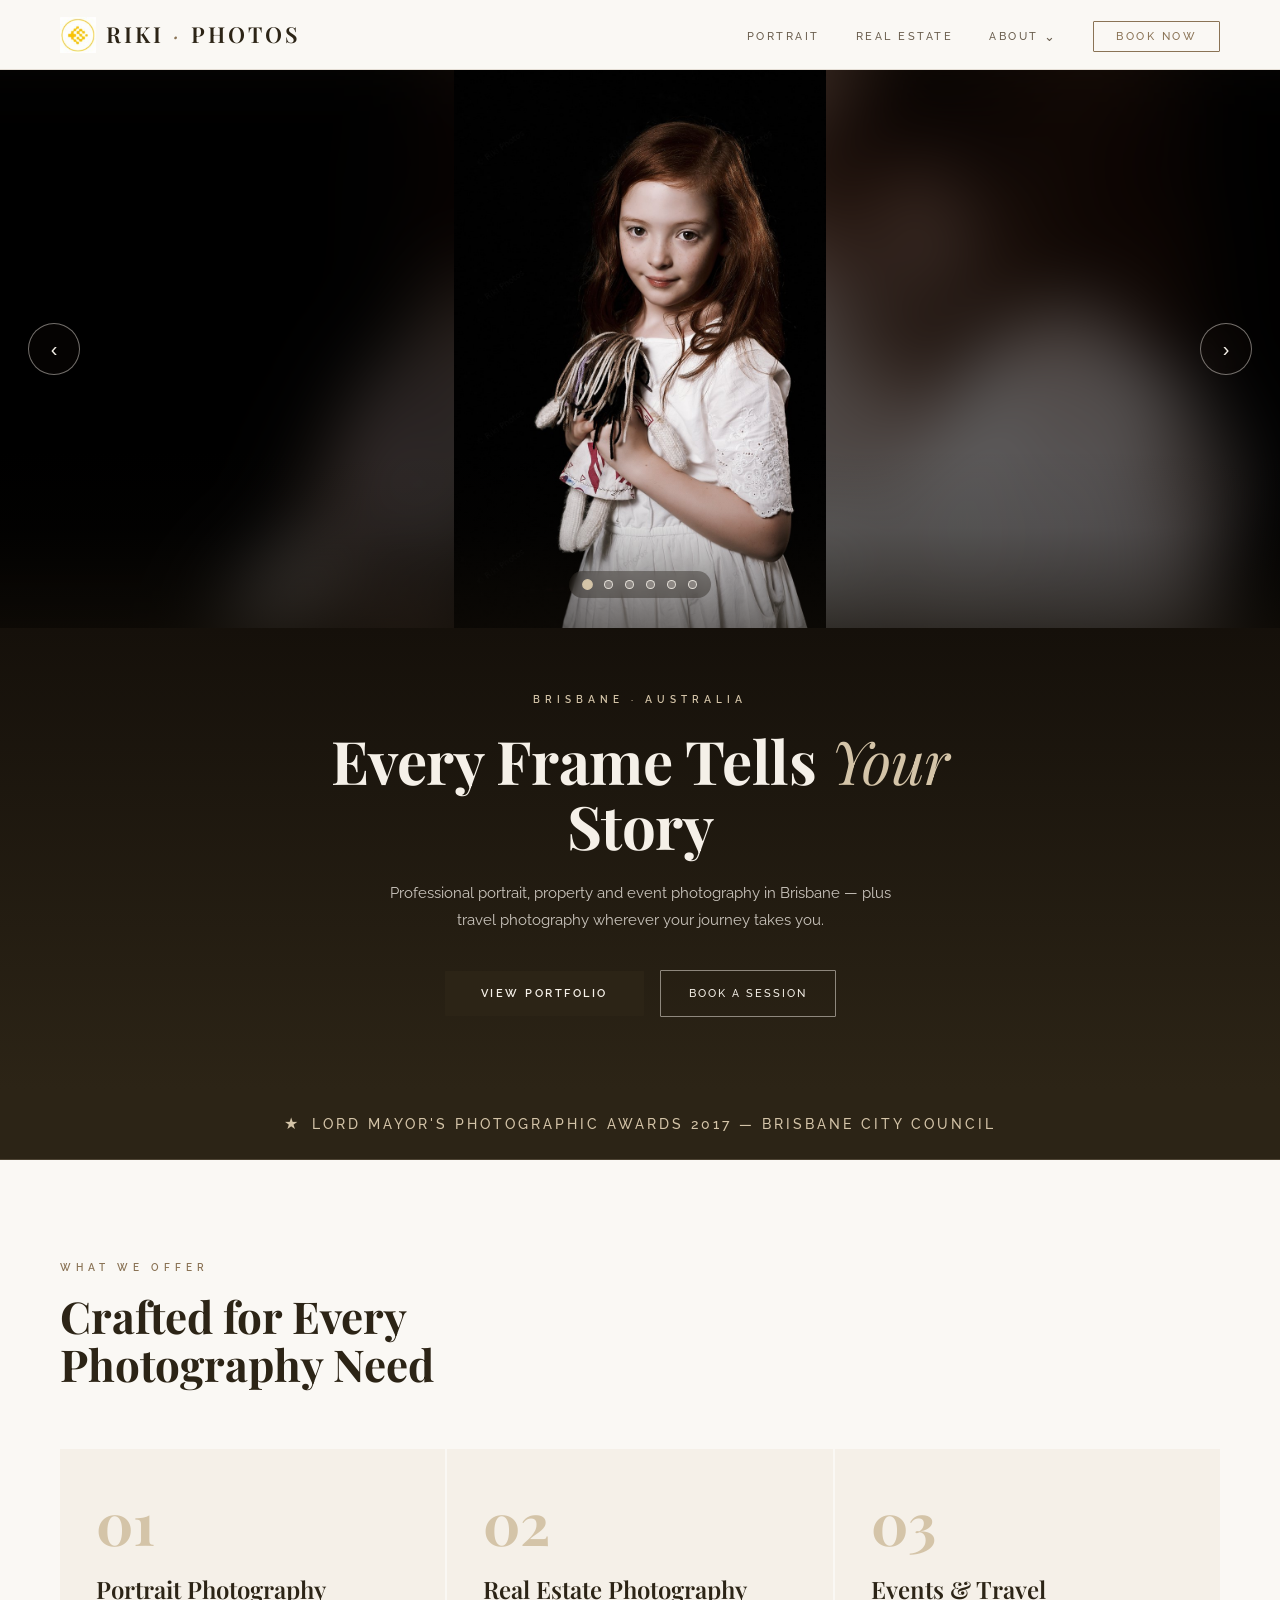
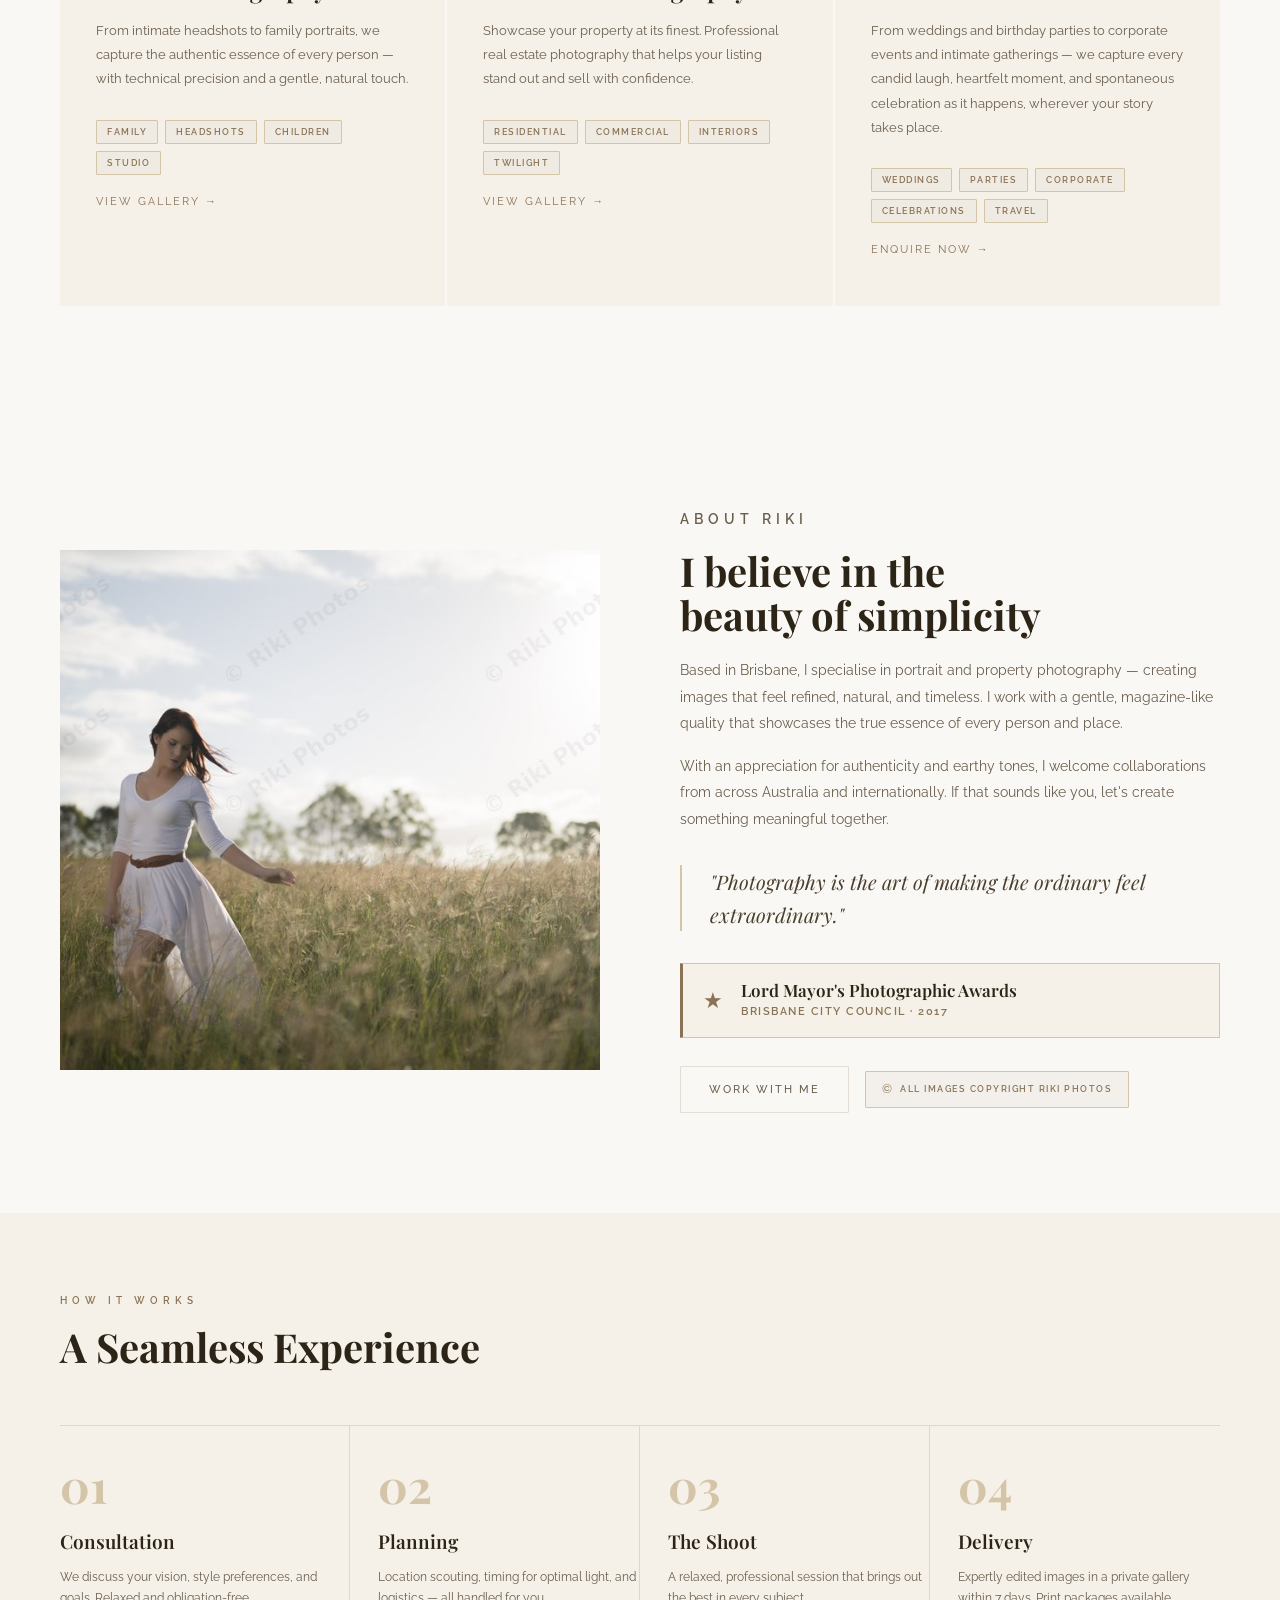
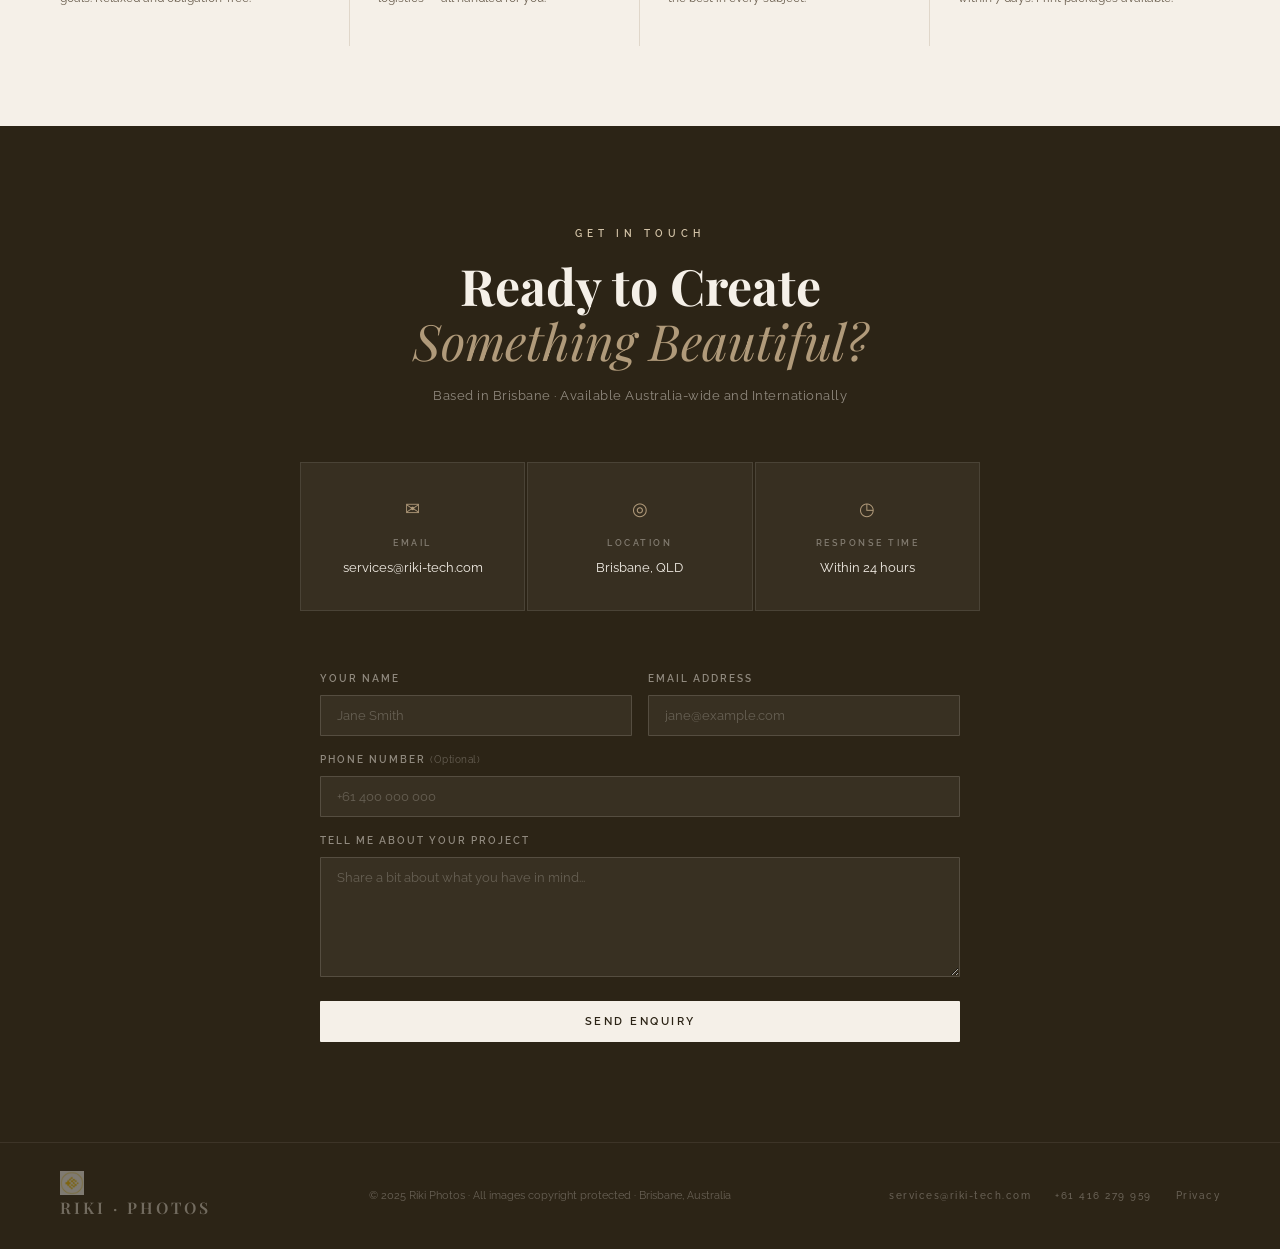
==== index.html @ 6761ea7e "Add files via upload" ====
<!DOCTYPE html>
<html lang="en">
<head>
  <meta charset="UTF-8">
  <meta name="viewport" content="width=device-width, initial-scale=1.0">
  <meta name="description" content="Riki Photos — Professional portrait, property and event photography in Brisbane. Wedding, party & celebration photography plus travel photography Australia-wide and internationally.">
  <meta name="keywords" content="photography Brisbane, portrait photographer Brisbane, property photography Brisbane, event photographer Brisbane, wedding photography Brisbane, party photographer, travel photographer Australia">
  <meta name="author" content="Riki Photos">
  <meta property="og:title" content="Riki Photos — Brisbane Photography">
  <meta property="og:description" content="Professional portrait, property and event photography in Brisbane. Travel photography available worldwide.">
  <meta property="og:type" content="website">
  <meta property="og:url" content="https://www.rikiphotos.com">
  <title>Riki Photos — Portrait, Property & Event Photography Brisbane</title>
  <link rel="icon" type="image/x-icon" href="images/favicon.ico">
  <link rel="icon" type="image/png" sizes="32x32" href="images/favicon-32x32.png">
  <link rel="apple-touch-icon" sizes="180x180" href="images/apple-touch-icon.png">
  <style>
/* ═══════════════════════════════════════════════
   RIKI PHOTOS — Main Stylesheet
   Fonts: Playfair Display (headings) + Raleway (body)
   Theme: Warm cream / earthy gold
   © 2025 Riki Photos
═══════════════════════════════════════════════ */

/* ── RESET & VARIABLES ── */
*, *::before, *::after { margin: 0; padding: 0; box-sizing: border-box; }

:root {
  --cream:        #F5F0E8;
  --cream2:       #EDE8DF;
  --cream3:       #E4DDD1;
  --warm-white:   #FAF8F4;
  --gold:         #8A7355;
  --gold-light:   #B09A7A;
  --gold-pale:    #D4C4A8;
  --dark:         #2C2416;
  --mid:          #4A3F2F;
  --muted:        #6A5E4E;
  --light-muted:  #A89C8C;
  --border:       rgba(138, 115, 85, 0.2);
  --font-heading: 'Playfair Display', Georgia, serif;
  --font-body:    'Raleway', 'Helvetica Neue', sans-serif;
  --nav-h:        70px;
}

html { scroll-behavior: smooth; }

body {
  background: var(--warm-white);
  color: var(--dark);
  font-family: var(--font-body);
  font-weight: 400;
  line-height: 1.6;
  font-size: 15px;
  -webkit-font-smoothing: antialiased;
}

img {
  display: block;
  width: 100%;
  height: 100%;
  object-fit: cover;
  object-position: center;
  pointer-events: none;
  -webkit-user-drag: none;
  user-select: none;
  -webkit-user-select: none;
}

/* All photo containers must be positioned so img absolute works */
.hero-photo,
.hero-photo-sm,
.portfolio-item,
.travel-visual,
.about-visual {
  position: relative;
  overflow: hidden;
}

/* Images inside photo containers: absolutely fill the box */
.hero-photo > img,
.hero-photo-sm > img,
.portfolio-item > img,
.travel-visual > img,
.about-visual > img {
  position: absolute;
  inset: 0;
  width: 100%;
  height: 100%;
  object-fit: cover;
  object-position: center;
}

a { color: inherit; text-decoration: none; }

/* ── UTILITY ── */
.section-label {
  font-size: 10px;
  letter-spacing: 5px;
  text-transform: uppercase;
  color: var(--gold);
  margin-bottom: 16px;
  font-weight: 600;
  display: block;
}

.section-title {
  font-family: var(--font-heading);
  font-size: 44px;
  font-weight: 700;
  color: var(--dark);
  line-height: 1.1;
  margin-bottom: 60px;
}

.section-title.sm { font-size: 34px; margin-bottom: 0; }

.section-line {
  height: 0.5px;
  background: var(--border);
  margin: 0 60px;
}

/* ── BUTTONS ── */
.btn-primary {
  display: inline-block;
  background: var(--dark);
  color: var(--cream);
  border: none;
  padding: 14px 36px;
  font-family: var(--font-body);
  font-size: 11px;
  letter-spacing: 2.5px;
  text-transform: uppercase;
  cursor: pointer;
  font-weight: 600;
  border-radius: 1px;
  transition: background 0.3s;
  text-decoration: none;
}
.btn-primary:hover { background: var(--mid); }

.btn-ghost {
  display: inline-block;
  background: none;
  border: 0.5px solid var(--border);
  color: var(--muted);
  padding: 14px 28px;
  font-family: var(--font-body);
  font-size: 11px;
  letter-spacing: 2px;
  text-transform: uppercase;
  cursor: pointer;
  font-weight: 500;
  border-radius: 1px;
  transition: all 0.3s;
  text-decoration: none;
}
.btn-ghost:hover { border-color: var(--gold); color: var(--gold); }

.btn-text {
  display: inline-block;
  background: none;
  border: none;
  color: var(--muted);
  font-size: 11px;
  letter-spacing: 2px;
  text-transform: uppercase;
  cursor: pointer;
  font-family: var(--font-body);
  font-weight: 500;
  padding: 14px 0;
  border-bottom: 0.5px solid transparent;
  transition: all 0.3s;
  text-decoration: none;
}
.btn-text:hover { color: var(--dark); border-bottom-color: var(--dark); }

.btn-light {
  display: inline-block;
  background: var(--cream);
  color: var(--dark);
  border: none;
  padding: 14px 44px;
  font-family: var(--font-body);
  font-size: 11px;
  letter-spacing: 2.5px;
  text-transform: uppercase;
  cursor: pointer;
  font-weight: 600;
  border-radius: 1px;
  transition: background 0.3s;
  text-decoration: none;
}
.btn-light:hover { background: var(--gold-pale); }

/* Placeholder blocks (remove once real images are added) */
.img-placeholder {
  width: 100%;
  height: 100%;
  display: flex;
  align-items: center;
  justify-content: center;
  background: linear-gradient(140deg, #D4C9B5 0%, #C4B89E 50%, #B8A888 100%);
  position: relative;
}

.img-placeholder::after {
  content: attr(data-label);
  font-size: 9px;
  letter-spacing: 3px;
  text-transform: uppercase;
  color: rgba(44,36,22,0.3);
  font-weight: 500;
}

/* ── NAVIGATION ── */
#navbar {
  position: sticky;
  top: 0;
  z-index: 200;
  background: rgba(250, 248, 244, 0.97);
  backdrop-filter: blur(8px);
  -webkit-backdrop-filter: blur(8px);
  border-bottom: 0.5px solid var(--border);
  padding: 0 60px;
  display: flex;
  align-items: center;
  justify-content: space-between;
  height: var(--nav-h);
  transition: box-shadow 0.3s;
}

#navbar.scrolled { box-shadow: 0 1px 20px rgba(44,36,22,0.06); }

.logo {
  font-family: var(--font-heading);
  font-size: 22px;
  font-weight: 600;
  letter-spacing: 3px;
  color: var(--dark);
  text-transform: uppercase;
  flex-shrink: 0;
  display: flex;
  align-items: center;
  gap: 10px;
  text-decoration: none;
}
.logo-img {
  width: 36px;
  height: 36px;
  object-fit: contain;
  display: block;
  pointer-events: none;
  -webkit-user-drag: none;
}
.logo-dot { color: var(--gold); font-weight: 400; font-style: italic; }

.nav-links {
  display: flex;
  gap: 36px;
  list-style: none;
  align-items: center;
}

.nav-links a {
  color: var(--muted);
  font-size: 11px;
  letter-spacing: 2.5px;
  text-transform: uppercase;
  font-weight: 500;
  transition: color 0.3s;
  padding: 4px 0;
  position: relative;
}
.nav-links a::after {
  content: '';
  position: absolute;
  bottom: 0;
  left: 0;
  width: 0;
  height: 0.5px;
  background: var(--gold);
  transition: width 0.3s;
}
.nav-links a:hover { color: var(--dark); }
.nav-links a:hover::after { width: 100%; }

.nav-cta {
  border: 0.5px solid var(--gold) !important;
  padding: 8px 22px !important;
  color: var(--gold) !important;
  border-radius: 1px;
}
.nav-cta::after { display: none !important; }
.nav-cta:hover { background: var(--gold) !important; color: var(--cream) !important; }

.nav-toggle {
  display: none;
  flex-direction: column;
  gap: 5px;
  background: none;
  border: none;
  cursor: pointer;
  padding: 4px;
}
.nav-toggle span {
  display: block;
  width: 24px;
  height: 1px;
  background: var(--dark);
  transition: all 0.3s;
}

/* ── NAV DROPDOWN ── */
.has-dropdown { position: relative; }
.nav-dropdown-toggle {
  background: none;
  border: none;
  cursor: pointer;
  color: var(--muted);
  font-size: 11px;
  letter-spacing: 2.5px;
  text-transform: uppercase;
  font-weight: 500;
  font-family: var(--font-body);
  padding: 4px 0;
  display: inline-flex;
  align-items: center;
  gap: 5px;
  transition: color 0.3s;
}
.nav-dropdown-toggle:hover,
.nav-dropdown-toggle.active { color: var(--dark); }
.nav-caret { font-size: 13px; line-height: 1; transition: transform 0.3s; }
.nav-dropdown {
  list-style: none;
  position: absolute;
  top: 100%;
  left: 50%;
  transform: translateX(-50%) translateY(8px);
  background: var(--warm-white);
  border: 0.5px solid var(--border);
  padding: 8px 0;
  min-width: 150px;
  opacity: 0;
  visibility: hidden;
  transition: opacity 0.25s ease, transform 0.25s ease;
  box-shadow: 0 8px 30px rgba(44,36,22,0.10);
  z-index: 200;
}
.has-dropdown:hover .nav-dropdown {
  opacity: 1;
  visibility: visible;
  transform: translateX(-50%) translateY(2px);
}
.has-dropdown:hover .nav-caret { transform: rotate(180deg); }
.nav-dropdown li { width: 100%; }
.nav-dropdown a {
  display: block;
  padding: 9px 22px;
  font-size: 11px;
  letter-spacing: 2px;
  white-space: nowrap;
}
.nav-dropdown a::after { display: none; }


/* ── HERO CAROUSEL (full-width, image only) ── */
.hero {
  position: relative;
  height: 62vh;
  min-height: 420px;
  max-height: 680px;
  overflow: hidden;
  background: #1a140c;
}

.hero-carousel { position: absolute; inset: 0; }
.hero-slide {
  position: absolute;
  inset: 0;
  opacity: 0;
  transition: opacity 1.1s ease;
  background: #1a140c;
}
.hero-slide.active { opacity: 1; }
/* Blurred fill behind the contained photo for an elegant edge */
.hero-slide-bg {
  position: absolute; inset: 0;
  background-size: cover;
  background-position: center;
  filter: blur(34px) brightness(0.4) saturate(1.1);
  transform: scale(1.15);
}
.hero-slide-img {
  position: absolute; inset: 0;
  width: 100%; height: 100%;
  object-fit: contain;            /* whole photo always visible */
  object-position: center;
  z-index: 1;
  -webkit-user-drag: none;
  user-select: none;
}
/* Subtle bottom gradient so the dots stay visible on light photos */
.hero-scrim {
  position: absolute; inset: 0;
  z-index: 2;
  background: linear-gradient(to top, rgba(20,15,8,0.55) 0%, rgba(20,15,8,0.10) 18%, transparent 32%);
  pointer-events: none;
}

/* ── HERO TEXT BAND (below carousel) ── */
.hero-text {
  background: linear-gradient(to bottom, #15100a 0%, var(--dark) 100%);
  padding: 64px 64px 72px;
  text-align: center;
}
.hero-text-inner { max-width: 760px; margin: 0 auto; }
.hero-eyebrow {
  font-size: 10px;
  letter-spacing: 5px;
  text-transform: uppercase;
  color: var(--gold-pale);
  margin-bottom: 20px;
  font-weight: 600;
}
.hero-title {
  font-family: var(--font-heading);
  font-size: clamp(38px, 5vw, 60px);
  font-weight: 700;
  line-height: 1.08;
  color: var(--cream);
  margin-bottom: 22px;
  letter-spacing: -0.5px;
}
.hero-title em { font-style: italic; color: var(--gold-pale); font-weight: 400; }
.hero-sub {
  font-size: 15px;
  color: rgba(245,240,232,0.8);
  line-height: 1.8;
  max-width: 520px;
  margin: 0 auto 36px;
  font-weight: 400;
}
.hero-actions { display: flex; gap: 16px; align-items: center; justify-content: center; flex-wrap: wrap; }
.hero-text .btn-ghost { color: var(--cream); border-color: rgba(245,240,232,0.5); }
.hero-text .btn-ghost:hover { border-color: var(--gold-pale); color: var(--gold-pale); }

/* Arrows */
.hero-arrow {
  position: absolute;
  top: 50%;
  transform: translateY(-50%);
  z-index: 6;
  width: 52px; height: 52px;
  border-radius: 50%;
  border: 0.5px solid rgba(245,240,232,0.45);
  background: rgba(20,15,8,0.25);
  backdrop-filter: blur(6px);
  color: var(--cream);
  font-size: 20px;
  cursor: pointer;
  display: flex; align-items: center; justify-content: center;
  transition: background 0.25s ease, border-color 0.25s ease;
}
.hero-arrow:hover { background: rgba(138,115,85,0.55); border-color: var(--gold-pale); }
.hero-arrow.prev { left: 28px; }
.hero-arrow.next { right: 28px; }

/* Dots */
.hero-dots {
  position: absolute;
  z-index: 6;
  bottom: 30px;
  left: 50%;
  transform: translateX(-50%);
  display: flex;
  gap: 12px;
  background: rgba(20,15,8,0.35);
  backdrop-filter: blur(4px);
  padding: 9px 14px;
  border-radius: 30px;
}
.hero-dot {
  width: 9px; height: 9px;
  border-radius: 50%;
  border: 1px solid rgba(245,240,232,0.85);
  background: rgba(245,240,232,0.25);
  cursor: pointer;
  padding: 0;
  transition: background 0.25s ease, transform 0.25s ease;
}
.hero-dot.active { background: var(--gold-pale); border-color: var(--gold-pale); transform: scale(1.2); }

/* ── AWARD STRIP (below carousel) ── */
.award-strip {
  display: flex;
  align-items: center;
  justify-content: center;
  gap: 14px;
  padding: 22px 32px;
  background: var(--dark);
  border-bottom: 0.5px solid rgba(212,196,168,0.2);
}
.award-strip-icon { color: var(--gold-pale); font-size: 16px; }
.award-strip-text {
  font-size: 14px;
  letter-spacing: 3px;
  text-transform: uppercase;
  color: var(--gold-pale);
  font-weight: 500;
  text-align: center;
}

/* ── PROTECTION BAR ── */





/* ── SERVICES ── */
.services { padding: 100px 60px; background: var(--warm-white); }

.services-grid {
  display: grid;
  grid-template-columns: repeat(3, 1fr);
  gap: 2px;
}

.service-card {
  background: var(--cream);
  padding: 44px 36px;
  border-bottom: 2px solid transparent;
  transition: background 0.4s, border-color 0.4s;
}
.service-card { display: block; text-decoration: none; color: inherit; }
.service-go {
  display: inline-block;
  margin-top: 18px;
  font-size: 11px;
  letter-spacing: 2px;
  text-transform: uppercase;
  color: var(--gold);
  transition: color 0.25s ease, transform 0.25s ease;
}
.service-card:hover .service-go { color: var(--dark); transform: translateX(4px); }
.service-card:hover { background: var(--cream2); border-bottom-color: var(--gold); }
.service-card--static:hover { background: var(--cream); border-bottom-color: transparent; }
.service-card--static { cursor: default; }
.service-go--link:hover { color: var(--dark); }

.service-num {
  font-family: var(--font-heading);
  font-size: 58px;
  font-weight: 700;
  color: var(--gold-pale);
  line-height: 1;
  margin-bottom: 24px;
}

.service-name {
  font-family: var(--font-heading);
  font-size: 24px;
  font-weight: 600;
  color: var(--dark);
  margin-bottom: 16px;
  line-height: 1.2;
}

.service-desc {
  font-size: 13px;
  color: var(--muted);
  line-height: 1.85;
  margin-bottom: 28px;
}

.service-tags { display: flex; flex-wrap: wrap; gap: 7px; }
.tag {
  font-size: 9px;
  letter-spacing: 1.5px;
  text-transform: uppercase;
  color: var(--gold);
  border: 0.5px solid var(--gold-pale);
  padding: 4px 10px;
  border-radius: 1px;
  background: rgba(138, 115, 85, 0.04);
  font-weight: 600;
}

/* ── PORTFOLIO ── */
.portfolio { padding: 0 60px 100px; background: var(--warm-white); }

.portfolio-header {
  display: flex;
  justify-content: space-between;
  align-items: flex-end;
  margin-bottom: 36px;
  padding-top: 0;
  margin-top: 0;
}

.portfolio-grid {
  display: grid;
  grid-template-columns: 1.4fr 1fr 1fr;
  grid-template-rows: 270px 270px;
  gap: 3px;
}

.portfolio-item {
  position: relative;
  overflow: hidden;
  cursor: pointer;
}
.portfolio-item.span2 { grid-row: span 2; }

.portfolio-placeholder {
  width: 100%;
  height: 100%;
  transition: transform 0.6s ease;
}
.portfolio-item:hover .portfolio-placeholder { transform: scale(1.04); }
.portfolio-item:hover img {
  transform: scale(1.04);
  transition: transform 0.6s ease;
}

.portfolio-label {
  position: absolute;
  bottom: 0; left: 0; right: 0;
  padding: 20px 16px 14px;
  background: linear-gradient(to top, rgba(245,240,232,0.92) 0%, transparent 100%);
  font-size: 10px;
  letter-spacing: 2px;
  text-transform: uppercase;
  color: var(--mid);
  opacity: 0;
  transition: opacity 0.3s;
  font-weight: 500;
  z-index: 15;
}
.portfolio-item:hover .portfolio-label { opacity: 1; }

/* ── TRAVEL ── */
.travel-section { padding: 100px 60px; background: var(--cream); }

.travel-inner {
  display: grid;
  grid-template-columns: 1fr 1fr;
  gap: 80px;
  align-items: center;
}

.travel-visual {
  height: 480px;
  position: relative;
  overflow: hidden;
}
.travel-placeholder { height: 100%; }

.travel-cities {
  position: absolute;
  bottom: 24px; left: 24px; right: 24px;
  display: flex;
  gap: 8px;
  flex-wrap: wrap;
  z-index: 20;
}
.city-pill {
  background: rgba(250, 248, 244, 0.8);
  border: 0.5px solid rgba(138, 115, 85, 0.3);
  padding: 5px 12px;
  font-size: 9px;
  letter-spacing: 2px;
  text-transform: uppercase;
  color: var(--mid);
  border-radius: 100px;
  font-weight: 600;
}

.travel-content .section-title { font-size: 40px; margin-bottom: 24px; }

.travel-content > p {
  font-size: 14px;
  color: var(--muted);
  line-height: 1.9;
  margin-bottom: 28px;
}

.bullet-list {
  list-style: none;
  display: flex;
  flex-direction: column;
  gap: 14px;
  margin-bottom: 36px;
}
.bullet-list li {
  padding-left: 20px;
  position: relative;
  font-size: 13px;
  color: var(--muted);
  line-height: 1.7;
}
.bullet-list li::before {
  content: '—';
  position: absolute;
  left: 0;
  color: var(--gold);
  font-weight: 600;
}

/* ── ABOUT ── */
.about-section {
  padding: 100px 60px;
  background: var(--warm-white);
  display: grid;
  grid-template-columns: 1fr 1fr;
  gap: 80px;
  align-items: center;
}

.about-visual {
  height: 520px;
  position: relative;
  overflow: hidden;
}
.about-placeholder { height: 100%; background: linear-gradient(160deg, #C8BEA8 0%, #BEB49E 60%, #B0A890 100%); }

.about-content .section-title { font-size: 40px; margin-bottom: 20px; }

.about-content > p {
  font-size: 14px;
  color: var(--muted);
  line-height: 1.9;
  margin-bottom: 16px;
}

.quote-block {
  border-left: 2px solid var(--gold-pale);
  padding-left: 28px;
  margin: 32px 0;
  border-radius: 0;
}
.quote-text {
  font-family: var(--font-heading);
  font-size: 20px;
  font-style: italic;
  font-weight: 400;
  color: var(--mid);
  line-height: 1.65;
}

.about-actions {
  display: flex;
  gap: 16px;
  align-items: center;
  flex-wrap: wrap;
  margin-top: 28px;
}

.ip-badge {
  display: flex;
  align-items: center;
  gap: 8px;
  background: rgba(138, 115, 85, 0.06);
  border: 0.5px solid var(--gold-pale);
  padding: 8px 16px;
  border-radius: 1px;
}
.ip-badge-icon { font-size: 12px; color: var(--gold); }
.ip-badge-text {
  font-size: 9px;
  letter-spacing: 1.5px;
  text-transform: uppercase;
  color: var(--gold);
  font-weight: 600;
}

/* ── PROCESS ── */
.process-section { padding: 80px 60px; background: var(--cream); }
.process-header { margin-bottom: 0; }
.process-header .section-title { font-size: 40px; margin-bottom: 0; }

.process-steps {
  display: grid;
  grid-template-columns: repeat(4, 1fr);
  border-top: 0.5px solid var(--border);
  margin-top: 56px;
}

.process-step {
  padding: 36px 28px 36px 0;
  border-right: 0.5px solid var(--border);
}
.process-step:last-child { border-right: none; }
.process-step:not(:first-child) { padding-left: 28px; padding-right: 0; }

.step-num {
  font-family: var(--font-heading);
  font-size: 46px;
  font-weight: 700;
  color: var(--gold-pale);
  line-height: 1;
  margin-bottom: 18px;
}
.step-title {
  font-family: var(--font-heading);
  font-size: 19px;
  color: var(--dark);
  margin-bottom: 10px;
  font-weight: 600;
}
.step-desc { font-size: 12px; color: var(--muted); line-height: 1.8; }

/* ── CONTACT ── */
.contact-section {
  padding: 100px 60px;
  background: var(--dark);
  text-align: center;
}
.contact-section .section-label { color: var(--gold-pale); }

.contact-title {
  font-family: var(--font-heading);
  font-size: 50px;
  font-weight: 700;
  color: var(--cream);
  margin-bottom: 18px;
  line-height: 1.1;
}
.contact-title em { color: var(--gold-light); font-style: italic; font-weight: 400; }

.contact-sub {
  font-size: 13px;
  color: rgba(245, 240, 232, 0.5);
  margin-bottom: 56px;
  letter-spacing: 0.5px;
}

.contact-grid {
  display: grid;
  grid-template-columns: repeat(3, 1fr);
  gap: 2px;
  max-width: 680px;
  margin: 0 auto 60px;
}
.contact-card {
  background: rgba(245, 240, 232, 0.05);
  border: 0.5px solid rgba(245, 240, 232, 0.1);
  padding: 32px 20px;
  display: flex;
  flex-direction: column;
  align-items: center;
}
.contact-icon { font-size: 18px; color: var(--gold-light); margin-bottom: 12px; }
.contact-card-label {
  font-size: 9px;
  letter-spacing: 2.5px;
  text-transform: uppercase;
  color: rgba(245, 240, 232, 0.4);
  margin-bottom: 7px;
  font-weight: 600;
}
.contact-card-val { font-size: 13px; color: var(--cream); }
a.contact-card-val:hover { color: var(--gold-light); }

/* CONTACT FORM */
.contact-form {
  max-width: 640px;
  margin: 0 auto;
  text-align: left;
}
.form-row { display: grid; grid-template-columns: 1fr 1fr; gap: 16px; }
.form-group { display: flex; flex-direction: column; margin-bottom: 16px; }

.form-group label {
  font-size: 10px;
  letter-spacing: 2px;
  text-transform: uppercase;
  color: rgba(245, 240, 232, 0.5);
  margin-bottom: 8px;
  font-weight: 600;
}
.label-optional {
  color: rgba(245, 240, 232, 0.3);
  font-weight: 400;
  text-transform: none;
  letter-spacing: 0.5px;
}

.form-group input,
.form-group select,
.form-group textarea {
  background: rgba(245, 240, 232, 0.06);
  border: 0.5px solid rgba(245, 240, 232, 0.15);
  color: var(--cream);
  padding: 12px 16px;
  font-family: var(--font-body);
  font-size: 13px;
  font-weight: 400;
  border-radius: 1px;
  outline: none;
  transition: border-color 0.3s;
  width: 100%;
}
.form-group input::placeholder,
.form-group textarea::placeholder { color: rgba(245, 240, 232, 0.25); }
.form-group input:focus,
.form-group select:focus,
.form-group textarea:focus { border-color: rgba(201, 169, 110, 0.5); }
.form-group select option { background: var(--dark); color: var(--cream); }
.form-group textarea { resize: vertical; min-height: 120px; }

.contact-form .btn-light { margin-top: 8px; width: 100%; text-align: center; }

.form-success {
  display: none;
  text-align: center;
  padding: 24px;
  background: rgba(245, 240, 232, 0.06);
  border: 0.5px solid rgba(245, 240, 232, 0.15);
  color: var(--cream);
  font-size: 14px;
  letter-spacing: 0.5px;
  margin-top: 16px;
}

/* ── FOOTER ── */
footer {
  padding: 28px 60px;
  background: var(--dark);
  border-top: 0.5px solid rgba(245, 240, 232, 0.08);
  display: flex;
  justify-content: space-between;
  align-items: center;
  flex-wrap: wrap;
  gap: 16px;
}
.footer-logo {
  font-family: var(--font-heading);
  font-size: 16px;
  letter-spacing: 3px;
  color: rgba(245, 240, 232, 0.35);
  text-transform: uppercase;
  font-weight: 600;
}
.footer-copy { font-size: 11px; color: rgba(245, 240, 232, 0.3); }
.footer-links { display: flex; gap: 24px; flex-wrap: wrap; justify-content: center; }
.footer-links a {
  font-size: 10px;
  letter-spacing: 1.5px;
  text-transform: none;
  color: rgba(245, 240, 232, 0.3);
  font-weight: 500;
  transition: color 0.3s;
}
.footer-links a:hover { color: var(--gold-light); }

/* ── AWARD ELEMENTS ── */
.hero-award {
  display: flex;
  align-items: center;
  gap: 10px;
  margin-bottom: 24px;
  padding: 8px 14px;
  background: rgba(138,115,85,0.07);
  border: 0.5px solid var(--gold-pale);
  border-radius: 1px;
  width: fit-content;
}
.hero-award-icon {
  color: var(--gold);
  font-size: 13px;
  flex-shrink: 0;
}
.hero-award-text {
  font-size: 10px;
  letter-spacing: 1.5px;
  text-transform: uppercase;
  color: var(--gold);
  font-weight: 600;
  line-height: 1.4;
}

.award-block {
  display: flex;
  align-items: center;
  gap: 18px;
  background: var(--cream);
  border: 0.5px solid var(--gold-pale);
  border-left: 3px solid var(--gold);
  padding: 16px 20px;
  margin-bottom: 28px;
  border-radius: 1px;
}
.award-icon {
  font-size: 22px;
  color: var(--gold);
  flex-shrink: 0;
  line-height: 1;
}
.award-body {
  display: flex;
  flex-direction: column;
  gap: 3px;
}
.award-title {
  font-family: var(--font-heading);
  font-size: 17px;
  font-weight: 600;
  color: var(--dark);
  line-height: 1.2;
}
.award-org {
  font-size: 11px;
  letter-spacing: 1.5px;
  text-transform: uppercase;
  color: var(--gold);
  font-weight: 600;
}

/* ── PACKAGES ── */
.packages-section { padding: 80px 60px 100px; background: var(--warm-white); }

.packages-header { margin-bottom: 56px; }
.packages-header .section-title { font-size: 40px; margin-bottom: 0; }

.packages-grid {
  display: grid;
  grid-template-columns: repeat(3, 1fr);
  gap: 2px;
  margin-bottom: 28px;
}

.package-card {
  background: var(--cream);
  padding: 44px 36px;
  display: flex;
  flex-direction: column;
  gap: 0;
  position: relative;
  border-bottom: 2px solid transparent;
  transition: background 0.4s, border-color 0.4s;
}
.package-card:hover { background: var(--cream2); border-bottom-color: var(--gold-pale); }

.package-card--featured {
  background: var(--dark);
  border-bottom-color: var(--gold) !important;
}
.package-card--featured:hover { background: var(--mid); }

.pkg-badge {
  position: absolute;
  top: 0; left: 0; right: 0;
  background: var(--gold);
  color: var(--cream);
  font-size: 9px;
  letter-spacing: 2.5px;
  text-transform: uppercase;
  font-weight: 600;
  text-align: center;
  padding: 6px;
}

.pkg-eyebrow {
  font-size: 9px;
  letter-spacing: 4px;
  text-transform: uppercase;
  color: var(--gold);
  font-weight: 600;
  margin-bottom: 12px;
  margin-top: 24px;
}
.package-card--featured .pkg-eyebrow { color: var(--gold-light); }

.pkg-name {
  font-family: var(--font-heading);
  font-size: 30px;
  font-weight: 700;
  color: var(--dark);
  margin-bottom: 12px;
  line-height: 1.1;
}
.package-card--featured .pkg-name { color: var(--cream); }

.pkg-ideal {
  font-size: 12px;
  color: var(--light-muted);
  line-height: 1.6;
  margin-bottom: 24px;
  font-style: italic;
  border-bottom: 0.5px solid var(--border);
  padding-bottom: 20px;
}
.package-card--featured .pkg-ideal { color: rgba(245,240,232,0.45); border-bottom-color: rgba(245,240,232,0.1); }

.pkg-list {
  list-style: none;
  display: flex;
  flex-direction: column;
  gap: 10px;
  margin-bottom: 32px;
  flex: 1;
}
.pkg-list li {
  font-size: 13px;
  color: var(--muted);
  padding-left: 18px;
  position: relative;
  line-height: 1.6;
}
.pkg-list li::before {
  content: '✓';
  position: absolute;
  left: 0;
  color: var(--gold);
  font-weight: 600;
  font-size: 11px;
}
.package-card--featured .pkg-list li { color: rgba(245,240,232,0.65); }
.package-card--featured .pkg-list li::before { color: var(--gold-light); }

.package-card .btn-ghost { align-self: flex-start; }
.package-card--featured .btn-primary { align-self: flex-start; }
.package-card--featured .btn-ghost {
  border-color: rgba(245,240,232,0.3);
  color: rgba(245,240,232,0.7);
}
.package-card--featured .btn-ghost:hover {
  border-color: var(--gold-light);
  color: var(--gold-light);
}

.packages-note {
  font-size: 12px;
  color: var(--light-muted);
  text-align: center;
  letter-spacing: 0.3px;
}
.packages-note a { color: var(--gold); border-bottom: 0.5px solid var(--gold-pale); }

/* bullet-list strong */
.bullet-list li strong { color: var(--dark); font-weight: 600; }

/* ── RESPONSIVE ── */
@media (max-width: 1024px) {
  .hero-title { font-size: 48px; }
  .section-title { font-size: 36px; }
  .services-grid { grid-template-columns: 1fr; }
  .travel-inner,
  .about-section { grid-template-columns: 1fr; gap: 48px; }
  .about-visual { height: 360px; }
  .travel-visual { height: 360px; }
  .process-steps { grid-template-columns: 1fr 1fr; }
  .process-step:nth-child(2) { border-right: none; }
  .process-step:nth-child(3),
  .process-step:nth-child(4) { border-top: 0.5px solid var(--border); }
  .packages-grid { grid-template-columns: 1fr; gap: 2px; }
  .package-card--featured { order: -1; }
}

@media (max-width: 768px) {
  :root { --nav-h: 60px; }

  #navbar { padding: 0 24px; }
  .nav-links { display: none; flex-direction: column; gap: 0; position: absolute; top: var(--nav-h); left: 0; right: 0; background: var(--warm-white); border-bottom: 0.5px solid var(--border); padding: 16px 0; }
  .nav-links.open { display: flex; }
  .nav-links li { width: 100%; }
  .nav-links a { display: block; padding: 12px 24px; font-size: 12px; }
  .nav-cta { margin: 8px 24px; display: inline-block !important; }
  .nav-toggle { display: flex; }
  .has-dropdown { width: 100%; }
  .nav-dropdown-toggle { display: block; width: 100%; text-align: left; padding: 12px 24px; font-size: 12px; }
  .nav-dropdown {
    position: static;
    transform: none;
    opacity: 1;
    visibility: visible;
    border: none;
    box-shadow: none;
    background: var(--cream);
    padding: 0;
    min-width: 0;
    display: none;
  }
  .has-dropdown.open .nav-dropdown { display: block; }
  .has-dropdown.open .nav-caret { transform: rotate(180deg); }
  .nav-dropdown a { padding: 10px 40px; }


  .hero { min-height: auto; height: 46vh; max-height: 420px; }
  .hero-text { padding: 44px 24px 52px; }
  .hero-title { font-size: 34px; }
  .hero-sub { font-size: 14px; }
  .award-strip { padding: 16px 20px; }
  .award-strip-text { font-size: 11px; letter-spacing: 1.5px; }
  .hero-arrow { width: 42px; height: 42px; font-size: 18px; }
  .hero-arrow.prev { left: 14px; }
  .hero-arrow.next { right: 14px; }

  .section-line { margin: 0 24px; }
  .services { padding: 60px 24px; }
  .portfolio { padding: 0 24px 60px; }
  .portfolio-grid { grid-template-columns: 1fr 1fr; grid-template-rows: auto; }
  .portfolio-item.span2 { grid-row: span 1; grid-column: span 2; height: 220px; }
  .portfolio-item { height: 160px; }
  .travel-section,
  .about-section,
  .process-section { padding: 60px 24px; }
  .about-section { display: block; }
  .about-visual { margin-bottom: 40px; }
  .process-steps { grid-template-columns: 1fr; }
  .process-step,
  .process-step:not(:first-child) { padding: 28px 0; border-right: none; border-top: 0.5px solid var(--border); }
  .packages-section { padding: 60px 24px; }
  .contact-section { padding: 60px 24px; }
  .contact-grid { grid-template-columns: 1fr; max-width: 100%; }
  .form-row { grid-template-columns: 1fr; }
  footer { padding: 24px; flex-direction: column; text-align: center; gap: 12px; }
  
  
  .contact-title { font-size: 36px; }
}

@media (max-width: 480px) {
  .hero-title { font-size: 34px; }
  .section-title { font-size: 28px; }
  .hero-actions { flex-direction: column; align-items: flex-start; }
}


/* ── GLOBAL IMAGE / PAGE PROTECTION ── */
body {
  -webkit-user-select: none;
  -moz-user-select: none;
  -ms-user-select: none;
  user-select: none;
}
/* keep form fields usable */
input, textarea, select { -webkit-user-select: text; -moz-user-select: text; -ms-user-select: text; user-select: text; }
img {
  -webkit-user-drag: none;
  -khtml-user-drag: none;
  -moz-user-drag: none;
  -o-user-drag: none;
  user-drag: none;
  -webkit-touch-callout: none;
  pointer-events: none;
}
/* re-enable clicks where needed (lightbox + gallery handled via wrappers) */
.gallery-item img, .hero-slide-img, .lightbox img, .logo-img, a img { pointer-events: auto; }

  </style>
  <link rel="preconnect" href="https://fonts.googleapis.com">
  <link rel="preconnect" href="https://fonts.gstatic.com" crossorigin>
  <link href="https://fonts.googleapis.com/css2?family=Playfair+Display:ital,wght@0,400;0,500;0,600;0,700;1,400;1,500;1,600&family=Raleway:wght@300;400;500;600&display=swap" rel="stylesheet">
</head>
<body>

  <!-- ── NAVIGATION ── -->
  <nav id="navbar">
    <a href="#home" class="logo">
      <img src="images/logo.png" alt="Riki Photos Logo" class="logo-img">
      <span>RIKI<span class="logo-dot"> · </span>PHOTOS</span>
    </a>
    <button class="nav-toggle" aria-label="Toggle menu" aria-expanded="false">
      <span></span><span></span><span></span>
    </button>
    <ul class="nav-links">
      <li><a href="portrait.html">Portrait</a></li>
      <li><a href="realestate.html">Real Estate</a></li>
      <li class="has-dropdown">
        <button class="nav-dropdown-toggle" aria-expanded="false" aria-haspopup="true">About <span class="nav-caret">⌄</span></button>
        <ul class="nav-dropdown">
          <li><a href="about.html">About</a></li>
          <li><a href="privacy.html">Privacy</a></li>
        </ul>
      </li>
      <li><a href="#contact" class="nav-cta">Book Now</a></li>
    </ul>
  </nav>

  <!-- ── HERO CAROUSEL ── -->
  <section class="hero" id="home">
    <div class="hero-carousel" id="heroCarousel">
      <div class="hero-slide active">
        <div class="hero-slide-bg" style="background-image:url('images/portrait/portrait-girl-studio.jpg')"></div>
        <img class="hero-slide-img" src="images/portrait/portrait-girl-studio.jpg" alt="Portrait photography by Riki Photos" loading="eager">
      </div>
      <div class="hero-slide">
        <div class="hero-slide-bg" style="background-image:url('images/portrait/portrait-redgirl_light.jpg')"></div>
        <img class="hero-slide-img" src="images/portrait/portrait-redgirl_light.jpg" alt="Studio portrait — Riki Photos" loading="lazy">
      </div>
      <div class="hero-slide">
        <div class="hero-slide-bg" style="background-image:url('images/portrait/portrait-girl-roses_light.jpg')"></div>
        <img class="hero-slide-img" src="images/portrait/portrait-girl-roses_light.jpg" alt="Floral portrait — Riki Photos" loading="lazy">
      </div>
      <div class="hero-slide">
        <div class="hero-slide-bg" style="background-image:url('images/portrait/ballet-blue-studio_light.jpg')"></div>
        <img class="hero-slide-img" src="images/portrait/ballet-blue-studio_light.jpg" alt="Ballet portrait — Riki Photos" loading="lazy">
      </div>
      <div class="hero-slide">
        <div class="hero-slide-bg" style="background-image:url('images/portrait/portrait-field_light.jpg')"></div>
        <img class="hero-slide-img" src="images/portrait/portrait-field_light.jpg" alt="Outdoor portrait — Riki Photos" loading="lazy">
      </div>
      <div class="hero-slide">
        <div class="hero-slide-bg" style="background-image:url('images/portrait/portrait-horse_light.jpg')"></div>
        <img class="hero-slide-img" src="images/portrait/portrait-horse_light.jpg" alt="Portrait with companion — Riki Photos" loading="lazy">
      </div>
    </div>

    <div class="hero-scrim"></div>

    <button class="hero-arrow prev" id="heroPrev" aria-label="Previous slide">&#8249;</button>
    <button class="hero-arrow next" id="heroNext" aria-label="Next slide">&#8250;</button>

    <div class="hero-dots" id="heroDots"></div>
  </section>

  <!-- ── HERO TEXT (below carousel) ── -->
  <div class="hero-text">
    <div class="hero-text-inner">
      <p class="hero-eyebrow">Brisbane · Australia</p>
      <h1 class="hero-title">Every Frame Tells <em>Your</em> Story</h1>
      <p class="hero-sub">Professional portrait, property and event photography in Brisbane — plus travel photography wherever your journey takes you.</p>
      <div class="hero-actions">
        <a href="portrait.html" class="btn-primary">View Portfolio</a>
        <a href="#contact" class="btn-ghost">Book a Session</a>
      </div>
    </div>
  </div>

  <!-- ── AWARD STRIP ── -->
  <div class="award-strip">
    <span class="award-strip-icon">★</span>
    <span class="award-strip-text">Lord Mayor's Photographic Awards 2017 &mdash; Brisbane City Council</span>
  </div>

  <!-- ── SERVICES ── -->
  <section class="services">
    <div class="section-header">
      <p class="section-label">What We Offer</p>
      <h2 class="section-title">Crafted for Every<br>Photography Need</h2>
    </div>
    <div class="services-grid">

      <a class="service-card" href="portrait.html">
        <div class="service-num">01</div>
        <h3 class="service-name">Portrait Photography</h3>
        <p class="service-desc">From intimate headshots to family portraits, we capture the authentic essence of every person — with technical precision and a gentle, natural touch.</p>
        <div class="service-tags">
          <span class="tag">Family</span>
          <span class="tag">Headshots</span>
          <span class="tag">Children</span>
          <span class="tag">Studio</span>
        </div>
        <span class="service-go">View Gallery →</span>
      </a>

      <a class="service-card" href="realestate.html">
        <div class="service-num">02</div>
        <h3 class="service-name">Real Estate Photography</h3>
        <p class="service-desc">Showcase your property at its finest. Professional real estate photography that helps your listing stand out and sell with confidence.</p>
        <div class="service-tags">
          <span class="tag">Residential</span>
          <span class="tag">Commercial</span>
          <span class="tag">Interiors</span>
          <span class="tag">Twilight</span>
        </div>
        <span class="service-go">View Gallery →</span>
      </a>

      <div class="service-card service-card--static">
        <div class="service-num">03</div>
        <h3 class="service-name">Events &amp; Travel</h3>
        <p class="service-desc">From weddings and birthday parties to corporate events and intimate gatherings — we capture every candid laugh, heartfelt moment, and spontaneous celebration as it happens, wherever your story takes place.</p>
        <div class="service-tags">
          <span class="tag">Weddings</span>
          <span class="tag">Parties</span>
          <span class="tag">Corporate</span>
          <span class="tag">Celebrations</span>
          <span class="tag">Travel</span>
        </div>
        <a href="#contact" class="service-go service-go--link">Enquire Now →</a>
      </div>

    </div>
  </section>

  <!-- ── ABOUT ── -->
  <section class="about-section" id="about">
    <div class="about-visual">
      <img src="images/portrait/portrait-field_light.jpg" alt="Riki - Professional Photographer Brisbane" loading="lazy">
    </div>
    <div class="about-content">
      <p class="section-label">About Riki</p>
      <h2 class="section-title">I believe in the<br>beauty of simplicity</h2>
      <p>Based in Brisbane, I specialise in portrait and property photography — creating images that feel refined, natural, and timeless. I work with a gentle, magazine-like quality that showcases the true essence of every person and place.</p>
      <p>With an appreciation for authenticity and earthy tones, I welcome collaborations from across Australia and internationally. If that sounds like you, let's create something meaningful together.</p>
      <blockquote class="quote-block">
        <p class="quote-text">"Photography is the art of making the ordinary feel extraordinary."</p>
      </blockquote>
      <div class="award-block">
        <div class="award-icon">★</div>
        <div class="award-body">
          <span class="award-title">Lord Mayor's Photographic Awards</span>
          <span class="award-org">Brisbane City Council · 2017</span>
        </div>
      </div>
      <div class="about-actions">
        <a href="#contact" class="btn-ghost">Work With Me</a>
        <div class="ip-badge">
          <span class="ip-badge-icon">©</span>
          <span class="ip-badge-text">All images copyright Riki Photos</span>
        </div>
      </div>
    </div>
  </section>

  <!-- ── PROCESS ── -->
  <section class="process-section">
    <div class="process-header">
      <p class="section-label">How It Works</p>
      <h2 class="section-title">A Seamless Experience</h2>
    </div>
    <div class="process-steps">
      <div class="process-step">
        <div class="step-num">01</div>
        <h3 class="step-title">Consultation</h3>
        <p class="step-desc">We discuss your vision, style preferences, and goals. Relaxed and obligation-free.</p>
      </div>
      <div class="process-step">
        <div class="step-num">02</div>
        <h3 class="step-title">Planning</h3>
        <p class="step-desc">Location scouting, timing for optimal light, and logistics — all handled for you.</p>
      </div>
      <div class="process-step">
        <div class="step-num">03</div>
        <h3 class="step-title">The Shoot</h3>
        <p class="step-desc">A relaxed, professional session that brings out the best in every subject.</p>
      </div>
      <div class="process-step">
        <div class="step-num">04</div>
        <h3 class="step-title">Delivery</h3>
        <p class="step-desc">Expertly edited images in a private gallery within 7 days. Print packages available.</p>
      </div>
    </div>
  </section>

  <!-- ── CONTACT ── -->
  <section class="contact-section" id="contact">
    <p class="section-label">Get In Touch</p>
    <h2 class="contact-title">Ready to Create<br><em>Something Beautiful?</em></h2>
    <p class="contact-sub">Based in Brisbane · Available Australia-wide and Internationally</p>
    <div class="contact-grid">
      <div class="contact-card">
        <span class="contact-icon" aria-hidden="true">✉</span>
        <span class="contact-card-label">Email</span>
        <a href="mailto:services@riki-tech.com" class="contact-card-val">services@riki-tech.com</a>
      </div>
      <div class="contact-card">
        <span class="contact-icon" aria-hidden="true">◎</span>
        <span class="contact-card-label">Location</span>
        <span class="contact-card-val">Brisbane, QLD</span>
      </div>
      <div class="contact-card">
        <span class="contact-icon" aria-hidden="true">◷</span>
        <span class="contact-card-label">Response Time</span>
        <span class="contact-card-val">Within 24 hours</span>
      </div>
    </div>

    <form class="contact-form" id="contactForm" novalidate>
      <div class="form-row">
        <div class="form-group">
          <label for="name">Your Name</label>
          <input type="text" id="name" name="name" placeholder="Jane Smith" required>
        </div>
        <div class="form-group">
          <label for="email">Email Address</label>
          <input type="email" id="email" name="email" placeholder="jane@example.com" required>
        </div>
      </div>
      <div class="form-group">
        <label for="phone">Phone Number <span class="label-optional">(Optional)</span></label>
        <input type="tel" id="phone" name="phone" placeholder="+61 400 000 000">
      </div>
      <div class="form-group">
        <label for="message">Tell Me About Your Project</label>
        <textarea id="message" name="message" rows="4" placeholder="Share a bit about what you have in mind..." required></textarea>
      </div>
      <button type="submit" class="btn-light">Send Enquiry</button>
    </form>
  </section>

  <!-- ── FOOTER ── -->
  <footer>
    <div class="footer-logo">
      <img src="images/logo.png" alt="Riki Photos" style="width:24px;height:24px;object-fit:contain;opacity:0.4;vertical-align:middle;margin-right:8px;-webkit-user-drag:none;">
      Riki · Photos
    </div>
    <div class="footer-copy">© 2025 Riki Photos · All images copyright protected · Brisbane, Australia</div>
    <div class="footer-links">
      <a href="mailto:services@riki-tech.com">services@riki-tech.com</a>
      <a href="tel:+61416279959">+61 416 279 959</a>
      <a href="privacy.html">Privacy</a>
    </div>
  </footer>

  <script>
/* ═══════════════════════════════════════════════
   RIKI PHOTOS — main.js
   - Image protection (right-click, drag, keyboard)
   - Sticky nav scroll behaviour
   - Mobile menu toggle
   - Smooth scroll
   - Contact form basic handling
   © 2025 Riki Photos
═══════════════════════════════════════════════ */

(function () {
  'use strict';

  /* ── STICKY NAV ───────────────────────────────── */

  var navbar = document.getElementById('navbar');
  if (navbar) {
    window.addEventListener('scroll', function () {
      if (window.scrollY > 20) {
        navbar.classList.add('scrolled');
      } else {
        navbar.classList.remove('scrolled');
      }
    }, { passive: true });
  }

  /* ── MOBILE MENU TOGGLE ───────────────────────── */

  var navToggle = document.querySelector('.nav-toggle');
  var navLinks  = document.querySelector('.nav-links');

  if (navToggle && navLinks) {
    navToggle.addEventListener('click', function () {
      var isOpen = navLinks.classList.toggle('open');
      navToggle.setAttribute('aria-expanded', isOpen);
    });

    // Close menu when a link is clicked
    // Dropdown toggle (mobile tap)
    var ddToggle = navLinks.querySelector('.nav-dropdown-toggle');
    var ddParent = navLinks.querySelector('.has-dropdown');
    if (ddToggle && ddParent) {
      ddToggle.addEventListener('click', function (e) {
        if (window.matchMedia('(max-width: 768px)').matches) {
        e.preventDefault();
        var open = ddParent.classList.toggle('open');
        ddToggle.setAttribute('aria-expanded', open);
        }
      });
    }
    navLinks.querySelectorAll('a').forEach(function (link) {
      link.addEventListener('click', function () {
        navLinks.classList.remove('open');
        navToggle.setAttribute('aria-expanded', false);
      });
    });
  }

  /* ── ACTIVE NAV LINK (scroll spy) ─────────────── */

  var sections = document.querySelectorAll('section[id], div[id]');
  var navAnchors = document.querySelectorAll('.nav-links a[href^="#"]');

  function setActiveLink() {
    var scrollPos = window.scrollY + 100;
    sections.forEach(function (section) {
      if (
        section.offsetTop <= scrollPos &&
        section.offsetTop + section.offsetHeight > scrollPos
      ) {
        navAnchors.forEach(function (a) {
          a.classList.remove('active');
          if (a.getAttribute('href') === '#' + section.id) {
            a.classList.add('active');
          }
        });
      }
    });
  }

  window.addEventListener('scroll', setActiveLink, { passive: true });

  /* ── CONTACT FORM ─────────────────────────────── */

  var form = document.getElementById('contactForm');
  if (form) {
    form.addEventListener('submit', function (e) {
      e.preventDefault();

      var name    = document.getElementById('name').value.trim();
      var email   = document.getElementById('email').value.trim();
      var phone   = document.getElementById('phone').value.trim();
      var message = document.getElementById('message').value.trim();

      // Simple validation
      if (!name || !email || !message) {
        alert('Please fill in your name, email, and message.');
        return;
      }

      var emailRegex = /^[^\s@]+@[^\s@]+\.[^\s@]+$/;
      if (!emailRegex.test(email)) {
        alert('Please enter a valid email address.');
        return;
      }

      // ── SUBMIT TO GOOGLE FORM (silent / no-cors) ────
      var GOOGLE_FORM_ACTION = 'https://docs.google.com/forms/d/e/1FAIpQLSdRi2KeoJ3Eg-i_iEBPq_6gjaF7x5v8HqfMXJEnLX-L_jtVIA/formResponse';
      var fd = new FormData();
      fd.append('entry.169633153', name);     // Name
      fd.append('entry.1864100966', email);    // Email
      fd.append('entry.979544958', phone);     // Phone (optional)
      fd.append('entry.1483506804', message);  // Message

      fetch(GOOGLE_FORM_ACTION, {
        method: 'POST',
        mode: 'no-cors',
        body: fd
      }).catch(function () { /* no-cors response is opaque; ignore */ });
      // ────────────────────────────────────────────────

      // Show success message
      form.style.display = 'none';
      var success = document.createElement('div');
      success.className = 'form-success';
      success.style.display = 'block';
      success.innerHTML =
        '<p style="font-family: var(--font-heading); font-size: 22px; font-style: italic; color: var(--gold-light); margin-bottom: 12px;">Thank you, ' + name + '.</p>' +
        '<p style="font-size: 13px; color: rgba(245,240,232,0.6); letter-spacing: 0.5px;">Your message has been received. I\'ll be in touch within 24 hours.</p>';
      form.parentNode.insertBefore(success, form.nextSibling);
    });
  }

  /* ── PORTFOLIO ITEM HOVER ZOOM ────────────────── */
  // Already handled in CSS via .portfolio-item:hover img { transform: scale(1.04) }
  // Additional JS: add loading="lazy" to below-fold images dynamically
  var lazyImgs = document.querySelectorAll(
    '.portfolio-item img, .travel-visual img, .about-visual img'
  );
  lazyImgs.forEach(function (img) {
    if (!img.hasAttribute('loading')) {
      img.setAttribute('loading', 'lazy');
    }
  });

  /* ── FADE-IN ON SCROLL ────────────────────────── */

  var fadeEls = document.querySelectorAll(
    '.service-card, .portfolio-item, .process-step, .contact-card'
  );

  if ('IntersectionObserver' in window) {
    var observer = new IntersectionObserver(
      function (entries) {
        entries.forEach(function (entry) {
          if (entry.isIntersecting) {
            entry.target.style.opacity = '1';
            entry.target.style.transform = 'translateY(0)';
            observer.unobserve(entry.target);
          }
        });
      },
      { threshold: 0.1 }
    );

    fadeEls.forEach(function (el, i) {
      el.style.opacity = '0';
      el.style.transform = 'translateY(20px)';
      el.style.transition = 'opacity 0.6s ease ' + (i * 0.08) + 's, transform 0.6s ease ' + (i * 0.08) + 's';
      observer.observe(el);
    });
  }
  /* ── IMAGE / PAGE PROTECTION ── */
  // Block right-click anywhere on the page (not just images)
  document.addEventListener('contextmenu', function (e) {
    e.preventDefault();
    return false;
  });
  // Block image dragging
  document.addEventListener('dragstart', function (e) {
    if (e.target && e.target.tagName === 'IMG') { e.preventDefault(); return false; }
  });
  // Block key combos: save, view-source, devtools, print, select-all
  document.addEventListener('keydown', function (e) {
    var k = (e.key || '').toLowerCase();
    var ctrl = e.ctrlKey || e.metaKey;
    if (e.key === 'F12') { e.preventDefault(); return false; }
    if (ctrl && ['s','u','p','a'].indexOf(k) !== -1) { e.preventDefault(); return false; }
    if (ctrl && e.shiftKey && ['i','j','c'].indexOf(k) !== -1) { e.preventDefault(); return false; }
  });
  // Block long-press save on touch devices
  document.addEventListener('touchstart', function (e) {
    if (e.target && e.target.tagName === 'IMG') { /* allow tap, block callout via CSS */ }
  }, { passive: true });

  })();

/* ── HERO CAROUSEL (isolated, runs independently) ── */
(function () {
  'use strict';
  function initCarousel() {
    var slides = Array.prototype.slice.call(document.querySelectorAll('.hero-slide'));
    if (!slides.length) return;
    var current = 0;
    var dotsWrap = document.getElementById('heroDots');
    var timer = null;
    var DURATION = 5000;
    var dots = [];

    if (dotsWrap) {
      slides.forEach(function (_, i) {
        var d = document.createElement('button');
        d.type = 'button';
        d.className = 'hero-dot' + (i === 0 ? ' active' : '');
        d.setAttribute('aria-label', 'Go to slide ' + (i + 1));
        d.addEventListener('click', function () { goTo(i); });
        dotsWrap.appendChild(d);
      });
      dots = Array.prototype.slice.call(dotsWrap.children);
    }

    function goTo(n) {
      slides[current].classList.remove('active');
      if (dots[current]) dots[current].classList.remove('active');
      current = (n + slides.length) % slides.length;
      slides[current].classList.add('active');
      if (dots[current]) dots[current].classList.add('active');
      restart();
    }
    function next() { goTo(current + 1); }
    function prev() { goTo(current - 1); }
    function restart() { clearInterval(timer); timer = setInterval(next, DURATION); }

    var nextBtn = document.getElementById('heroNext');
    var prevBtn = document.getElementById('heroPrev');
    if (nextBtn) nextBtn.addEventListener('click', next);
    if (prevBtn) prevBtn.addEventListener('click', prev);

    var heroEl = document.getElementById('home');
    if (heroEl) {
      heroEl.addEventListener('mouseenter', function () { clearInterval(timer); });
      heroEl.addEventListener('mouseleave', restart);
    }
    restart();
  }

  if (document.readyState === 'loading') {
    document.addEventListener('DOMContentLoaded', initCarousel);
  } else {
    initCarousel();
  }
})();

</script>
</body>
</html>
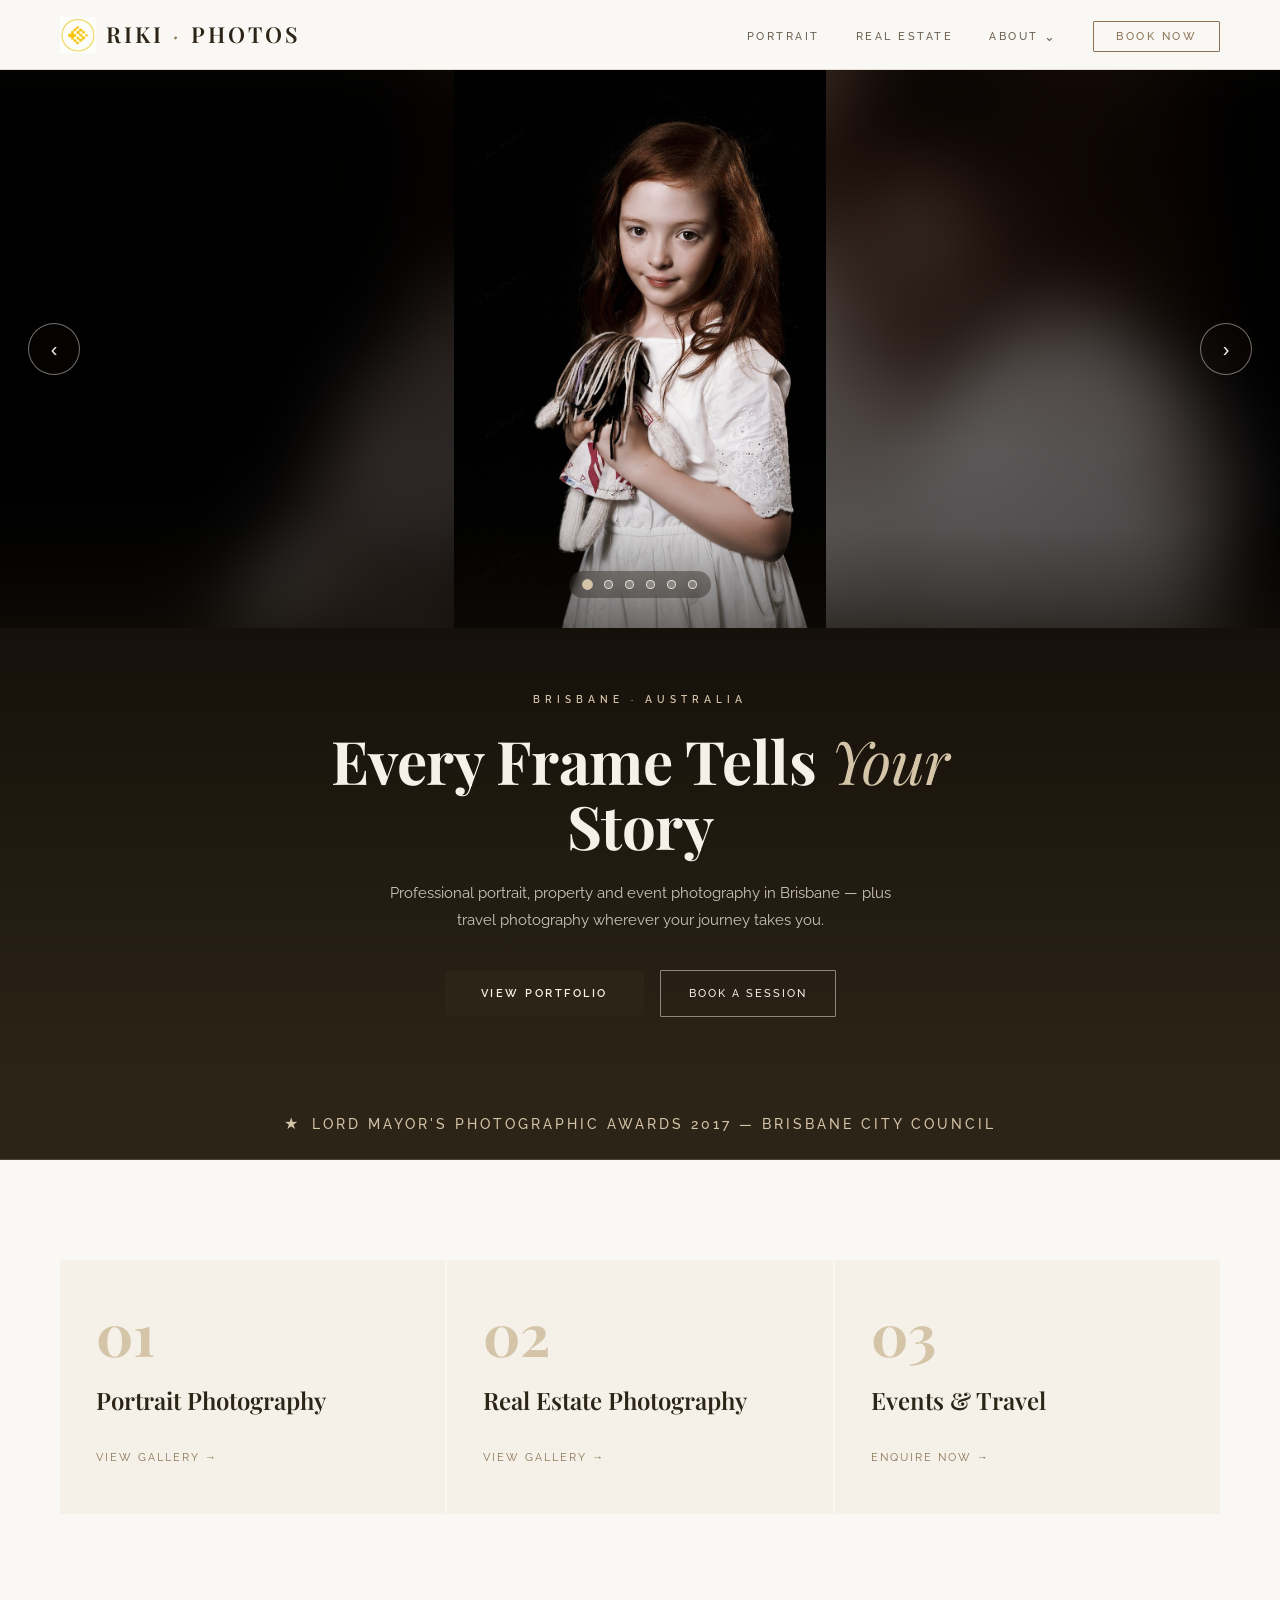
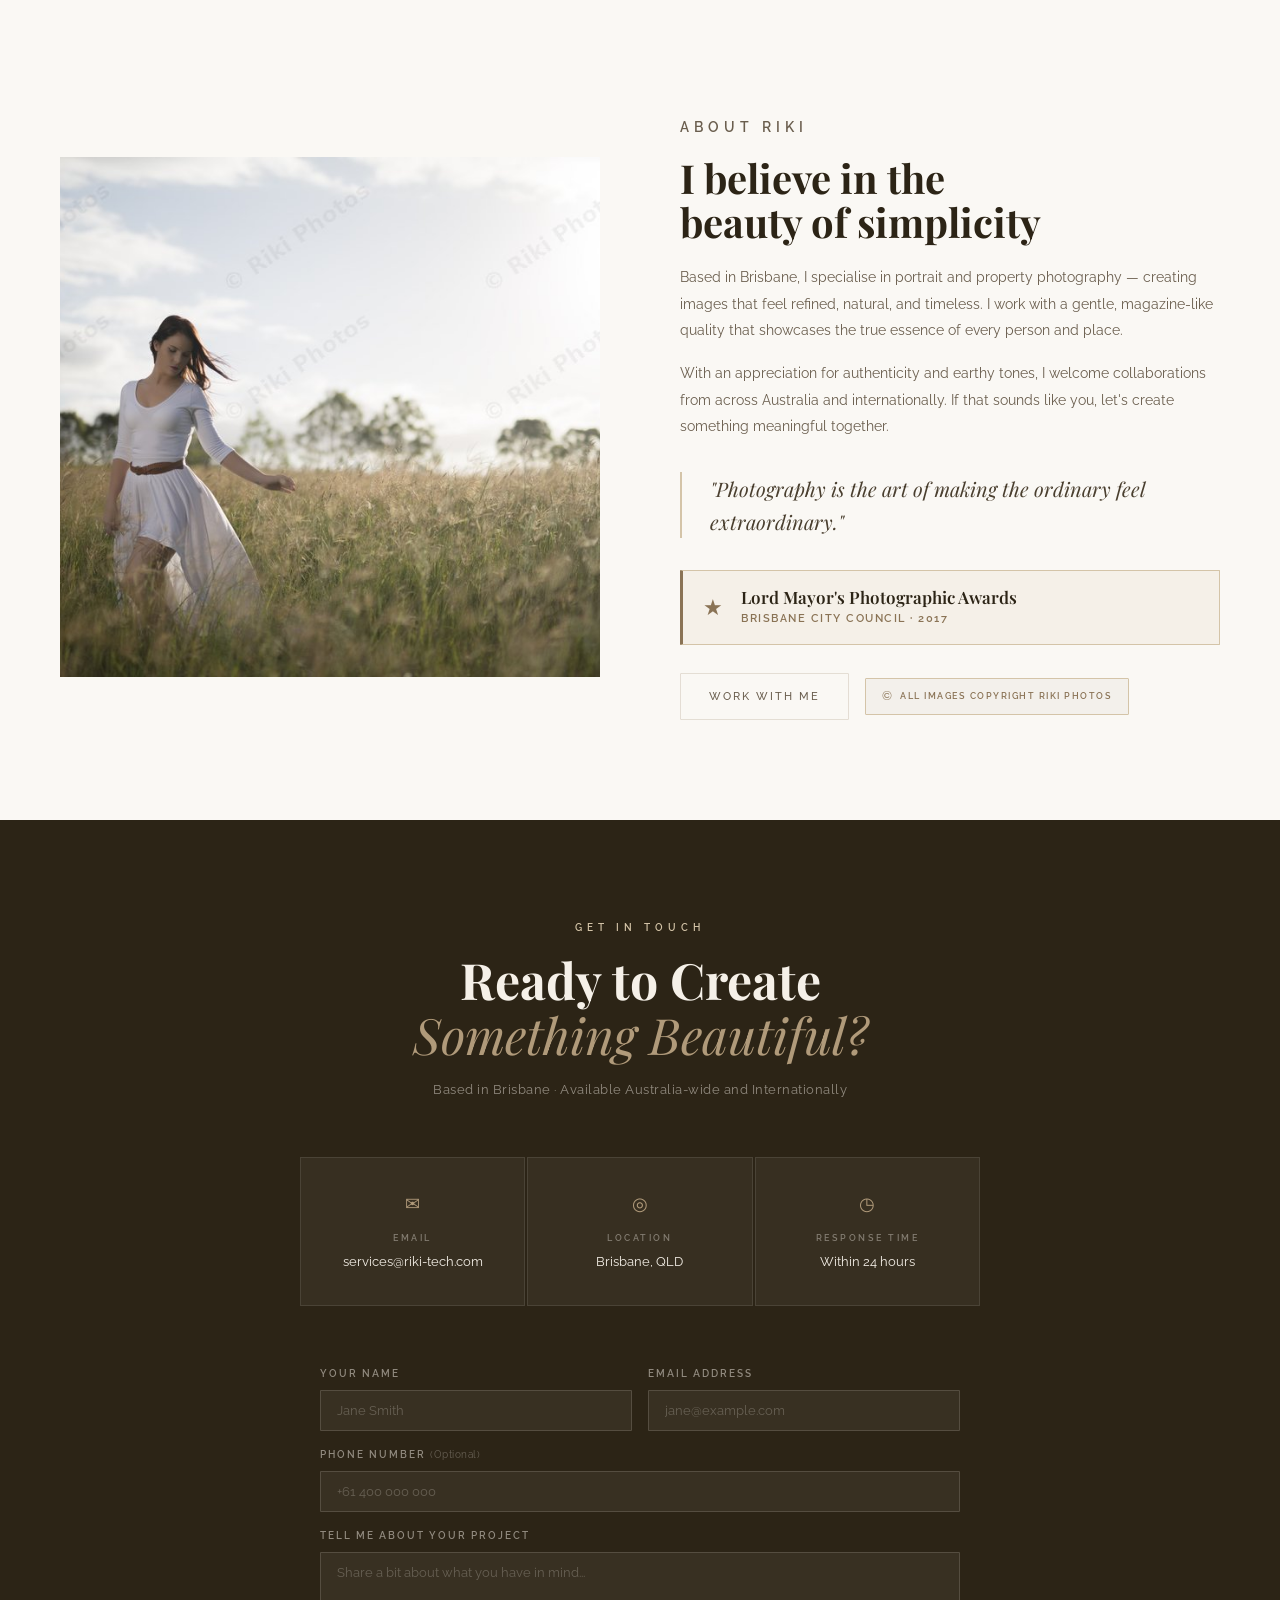
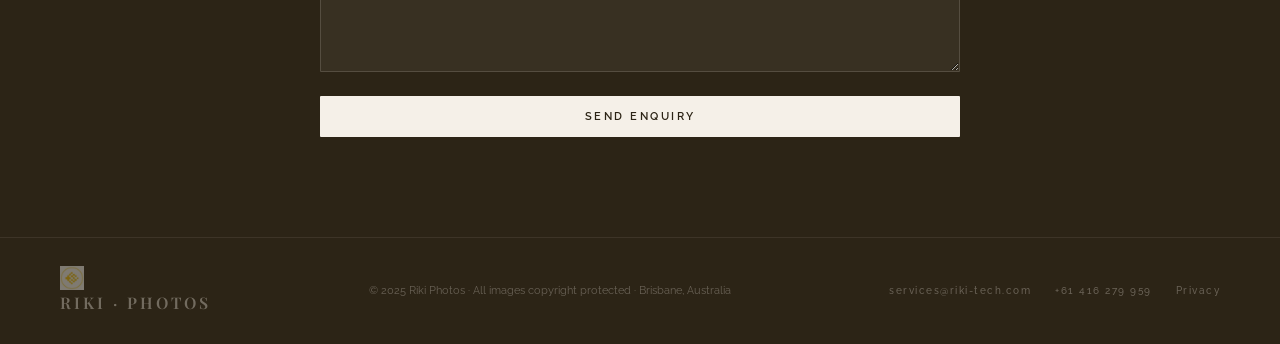
==== commit 84c0b68a: "Add files via upload" ====
--- a/index.html
+++ b/index.html
@@ -9,7 +9,8 @@
   <meta property="og:title" content="Riki Photos — Brisbane Photography">
   <meta property="og:description" content="Professional portrait, property and event photography in Brisbane. Travel photography available worldwide.">
   <meta property="og:type" content="website">
-  <meta property="og:url" content="https://www.rikiphotos.com">
+  <meta property="og:url" content="https://rikiphotos.com/">
+  <link rel="canonical" href="https://rikiphotos.com/">
   <title>Riki Photos — Portrait, Property & Event Photography Brisbane</title>
   <link rel="icon" type="image/x-icon" href="images/favicon.ico">
   <link rel="icon" type="image/png" sizes="32x32" href="images/favicon-32x32.png">
@@ -1255,6 +1256,73 @@
   <link rel="preconnect" href="https://fonts.googleapis.com">
   <link rel="preconnect" href="https://fonts.gstatic.com" crossorigin>
   <link href="https://fonts.googleapis.com/css2?family=Playfair+Display:ital,wght@0,400;0,500;0,600;0,700;1,400;1,500;1,600&family=Raleway:wght@300;400;500;600&display=swap" rel="stylesheet">
+  <script type="application/ld+json">
+  {
+    "@context": "https://schema.org",
+    "@type": "ProfessionalService",
+    "@id": "https://rikiphotos.com/#business",
+    "name": "Riki Photos",
+    "description": "Professional portrait, property, and events & travel photography based in Brisbane, Australia.",
+    "url": "https://rikiphotos.com/",
+    "image": "https://rikiphotos.com/images/portraitdog.jpg",
+    "telephone": "+61416279959",
+    "priceRange": "$$",
+    "address": {
+      "@type": "PostalAddress",
+      "addressLocality": "Brisbane",
+      "addressRegion": "QLD",
+      "addressCountry": "AU"
+    },
+    "areaServed": {
+      "@type": "City",
+      "name": "Brisbane"
+    },
+    "geo": {
+      "@type": "GeoCoordinates",
+      "latitude": -27.4705,
+      "longitude": 153.0260
+    },
+    "openingHoursSpecification": [
+      {
+        "@type": "OpeningHoursSpecification",
+        "dayOfWeek": ["Monday", "Tuesday", "Wednesday", "Thursday", "Friday", "Saturday"],
+        "opens": "09:00",
+        "closes": "18:00"
+      }
+    ],
+    "sameAs": [],
+    "hasOfferCatalog": {
+      "@type": "OfferCatalog",
+      "name": "Photography Services",
+      "itemListElement": [
+        {
+          "@type": "Offer",
+          "itemOffered": {
+            "@type": "Service",
+            "name": "Portrait Photography",
+            "description": "Professional portrait photography in Brisbane."
+          }
+        },
+        {
+          "@type": "Offer",
+          "itemOffered": {
+            "@type": "Service",
+            "name": "Real Estate Photography",
+            "description": "Property and real estate photography in Brisbane."
+          }
+        },
+        {
+          "@type": "Offer",
+          "itemOffered": {
+            "@type": "Service",
+            "name": "Events & Travel Photography",
+            "description": "Event and travel photography services."
+          }
+        }
+      ]
+    }
+  }
+  </script>
 </head>
 <body>
 
@@ -1339,49 +1407,23 @@
 
   <!-- ── SERVICES ── -->
   <section class="services">
-    <div class="section-header">
-      <p class="section-label">What We Offer</p>
-      <h2 class="section-title">Crafted for Every<br>Photography Need</h2>
-    </div>
     <div class="services-grid">
 
       <a class="service-card" href="portrait.html">
         <div class="service-num">01</div>
         <h3 class="service-name">Portrait Photography</h3>
-        <p class="service-desc">From intimate headshots to family portraits, we capture the authentic essence of every person — with technical precision and a gentle, natural touch.</p>
-        <div class="service-tags">
-          <span class="tag">Family</span>
-          <span class="tag">Headshots</span>
-          <span class="tag">Children</span>
-          <span class="tag">Studio</span>
-        </div>
         <span class="service-go">View Gallery →</span>
       </a>
 
       <a class="service-card" href="realestate.html">
         <div class="service-num">02</div>
         <h3 class="service-name">Real Estate Photography</h3>
-        <p class="service-desc">Showcase your property at its finest. Professional real estate photography that helps your listing stand out and sell with confidence.</p>
-        <div class="service-tags">
-          <span class="tag">Residential</span>
-          <span class="tag">Commercial</span>
-          <span class="tag">Interiors</span>
-          <span class="tag">Twilight</span>
-        </div>
         <span class="service-go">View Gallery →</span>
       </a>
 
       <div class="service-card service-card--static">
         <div class="service-num">03</div>
         <h3 class="service-name">Events &amp; Travel</h3>
-        <p class="service-desc">From weddings and birthday parties to corporate events and intimate gatherings — we capture every candid laugh, heartfelt moment, and spontaneous celebration as it happens, wherever your story takes place.</p>
-        <div class="service-tags">
-          <span class="tag">Weddings</span>
-          <span class="tag">Parties</span>
-          <span class="tag">Corporate</span>
-          <span class="tag">Celebrations</span>
-          <span class="tag">Travel</span>
-        </div>
         <a href="#contact" class="service-go service-go--link">Enquire Now →</a>
       </div>
 
@@ -1418,36 +1460,6 @@
     </div>
   </section>
 
-  <!-- ── PROCESS ── -->
-  <section class="process-section">
-    <div class="process-header">
-      <p class="section-label">How It Works</p>
-      <h2 class="section-title">A Seamless Experience</h2>
-    </div>
-    <div class="process-steps">
-      <div class="process-step">
-        <div class="step-num">01</div>
-        <h3 class="step-title">Consultation</h3>
-        <p class="step-desc">We discuss your vision, style preferences, and goals. Relaxed and obligation-free.</p>
-      </div>
-      <div class="process-step">
-        <div class="step-num">02</div>
-        <h3 class="step-title">Planning</h3>
-        <p class="step-desc">Location scouting, timing for optimal light, and logistics — all handled for you.</p>
-      </div>
-      <div class="process-step">
-        <div class="step-num">03</div>
-        <h3 class="step-title">The Shoot</h3>
-        <p class="step-desc">A relaxed, professional session that brings out the best in every subject.</p>
-      </div>
-      <div class="process-step">
-        <div class="step-num">04</div>
-        <h3 class="step-title">Delivery</h3>
-        <p class="step-desc">Expertly edited images in a private gallery within 7 days. Print packages available.</p>
-      </div>
-    </div>
-  </section>
-
   <!-- ── CONTACT ── -->
   <section class="contact-section" id="contact">
     <p class="section-label">Get In Touch</p>
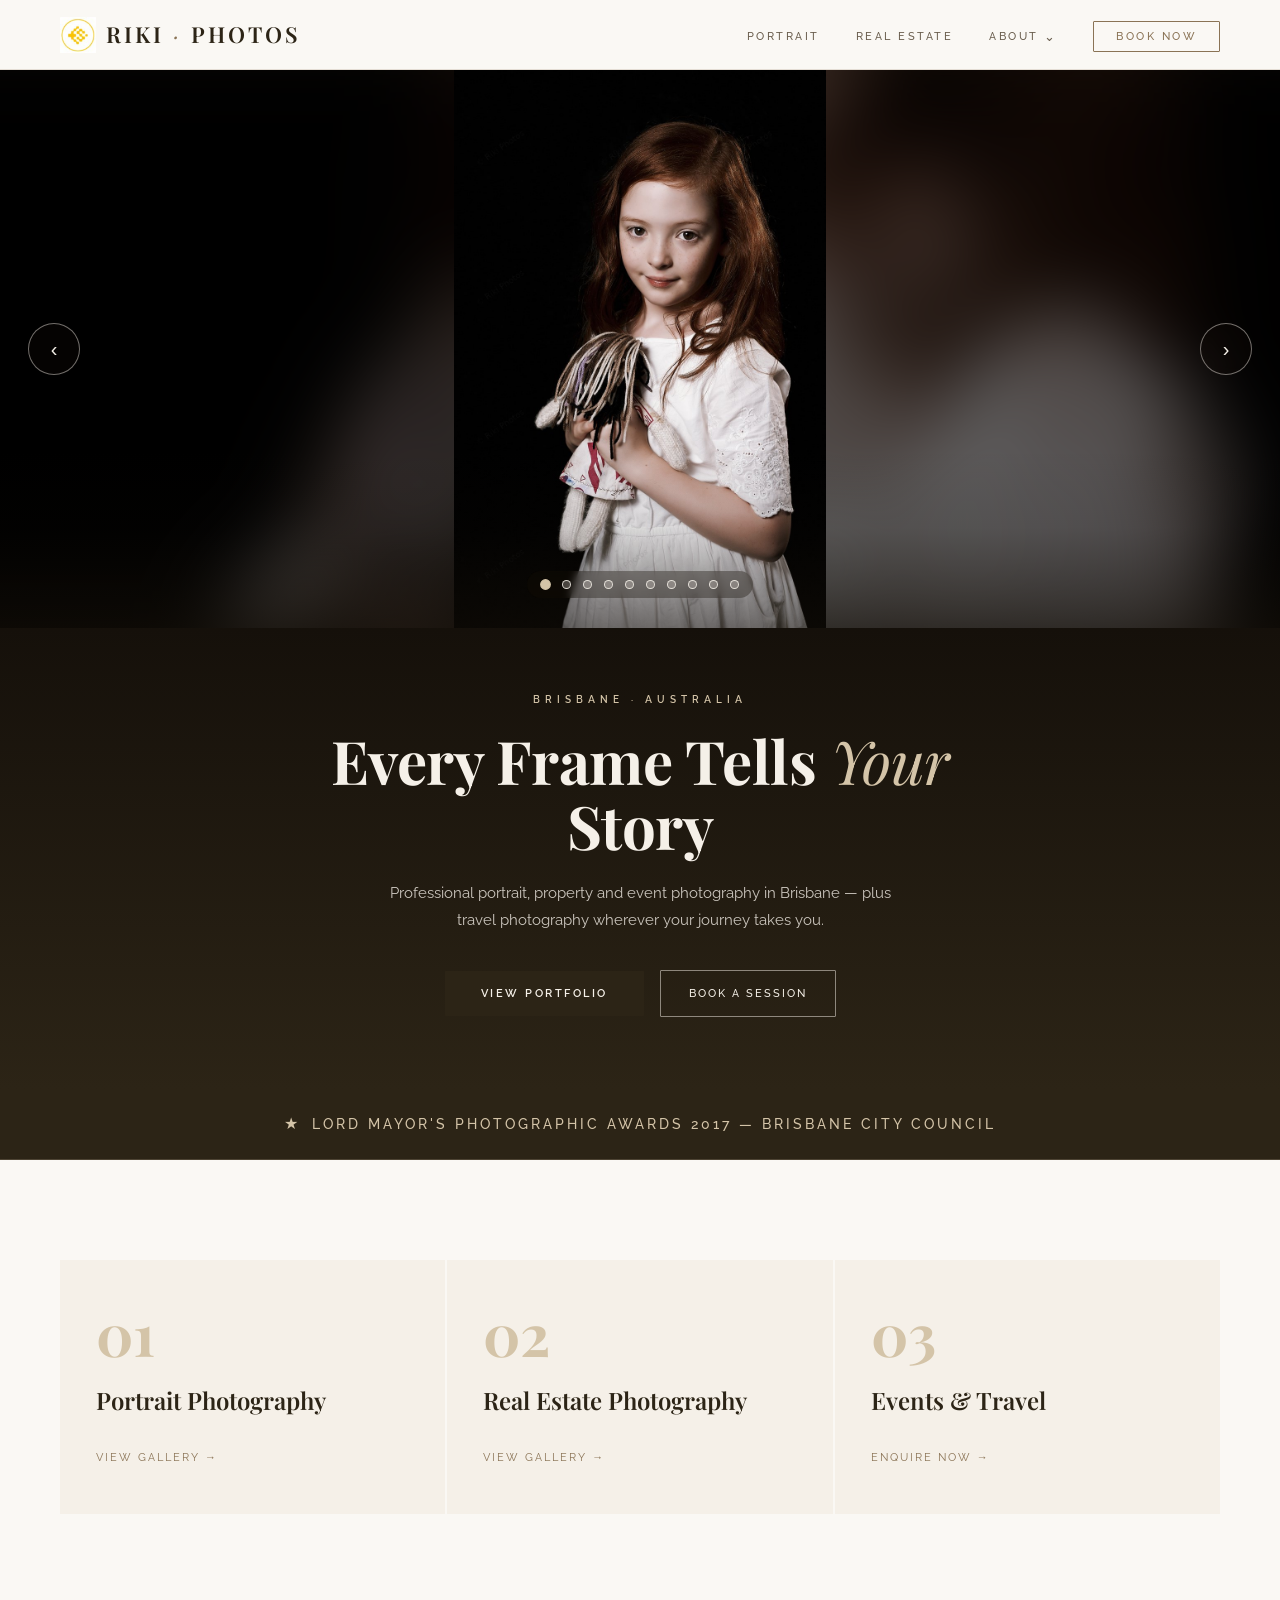
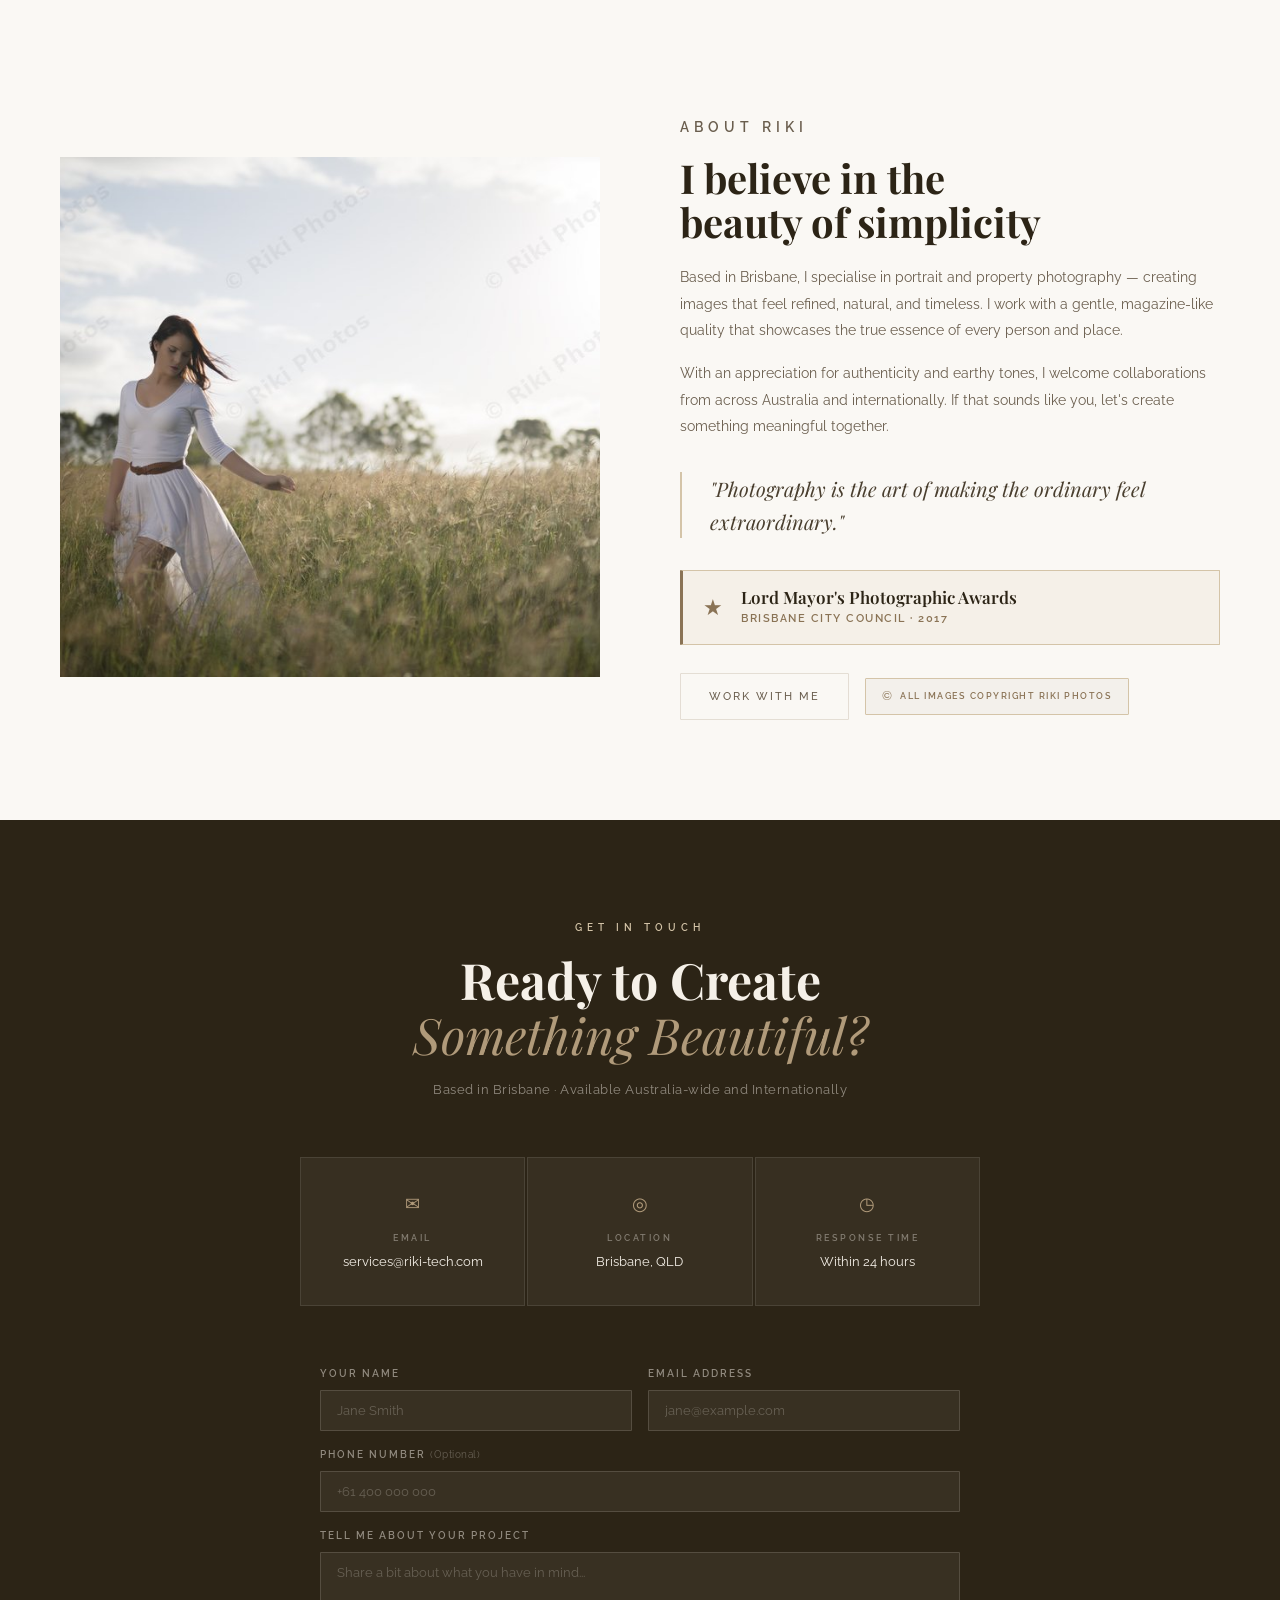
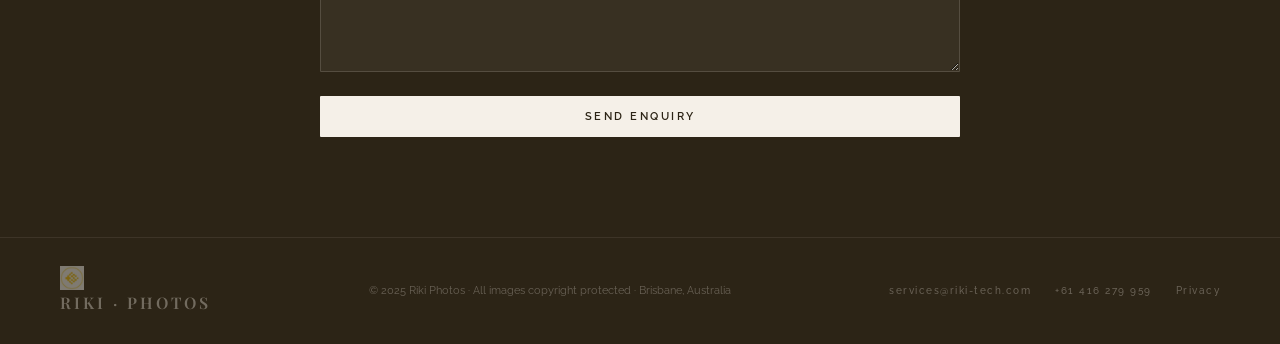
==== commit 00ae655e: "Add files via upload" ====
--- a/index.html
+++ b/index.html
@@ -1376,6 +1376,22 @@
         <div class="hero-slide-bg" style="background-image:url('images/portrait/portrait-horse_light.jpg')"></div>
         <img class="hero-slide-img" src="images/portrait/portrait-horse_light.jpg" alt="Portrait with companion — Riki Photos" loading="lazy">
       </div>
+      <div class="hero-slide">
+        <div class="hero-slide-bg" style="background-image:url('images/07085.jpg')"></div>
+        <img class="hero-slide-img" src="images/07085.jpg" alt="Photography by Riki Photos" loading="lazy">
+      </div>
+      <div class="hero-slide">
+        <div class="hero-slide-bg" style="background-image:url('images/DSC07328.jpg')"></div>
+        <img class="hero-slide-img" src="images/DSC07328.jpg" alt="Photography by Riki Photos" loading="lazy">
+      </div>
+      <div class="hero-slide">
+        <div class="hero-slide-bg" style="background-image:url('images/fruit.jpg')"></div>
+        <img class="hero-slide-img" src="images/fruit.jpg" alt="Still life photography — Riki Photos" loading="lazy">
+      </div>
+      <div class="hero-slide">
+        <div class="hero-slide-bg" style="background-image:url('images/shrimp.jpg')"></div>
+        <img class="hero-slide-img" src="images/shrimp.jpg" alt="Food photography — Riki Photos" loading="lazy">
+      </div>
     </div>
 
     <div class="hero-scrim"></div>
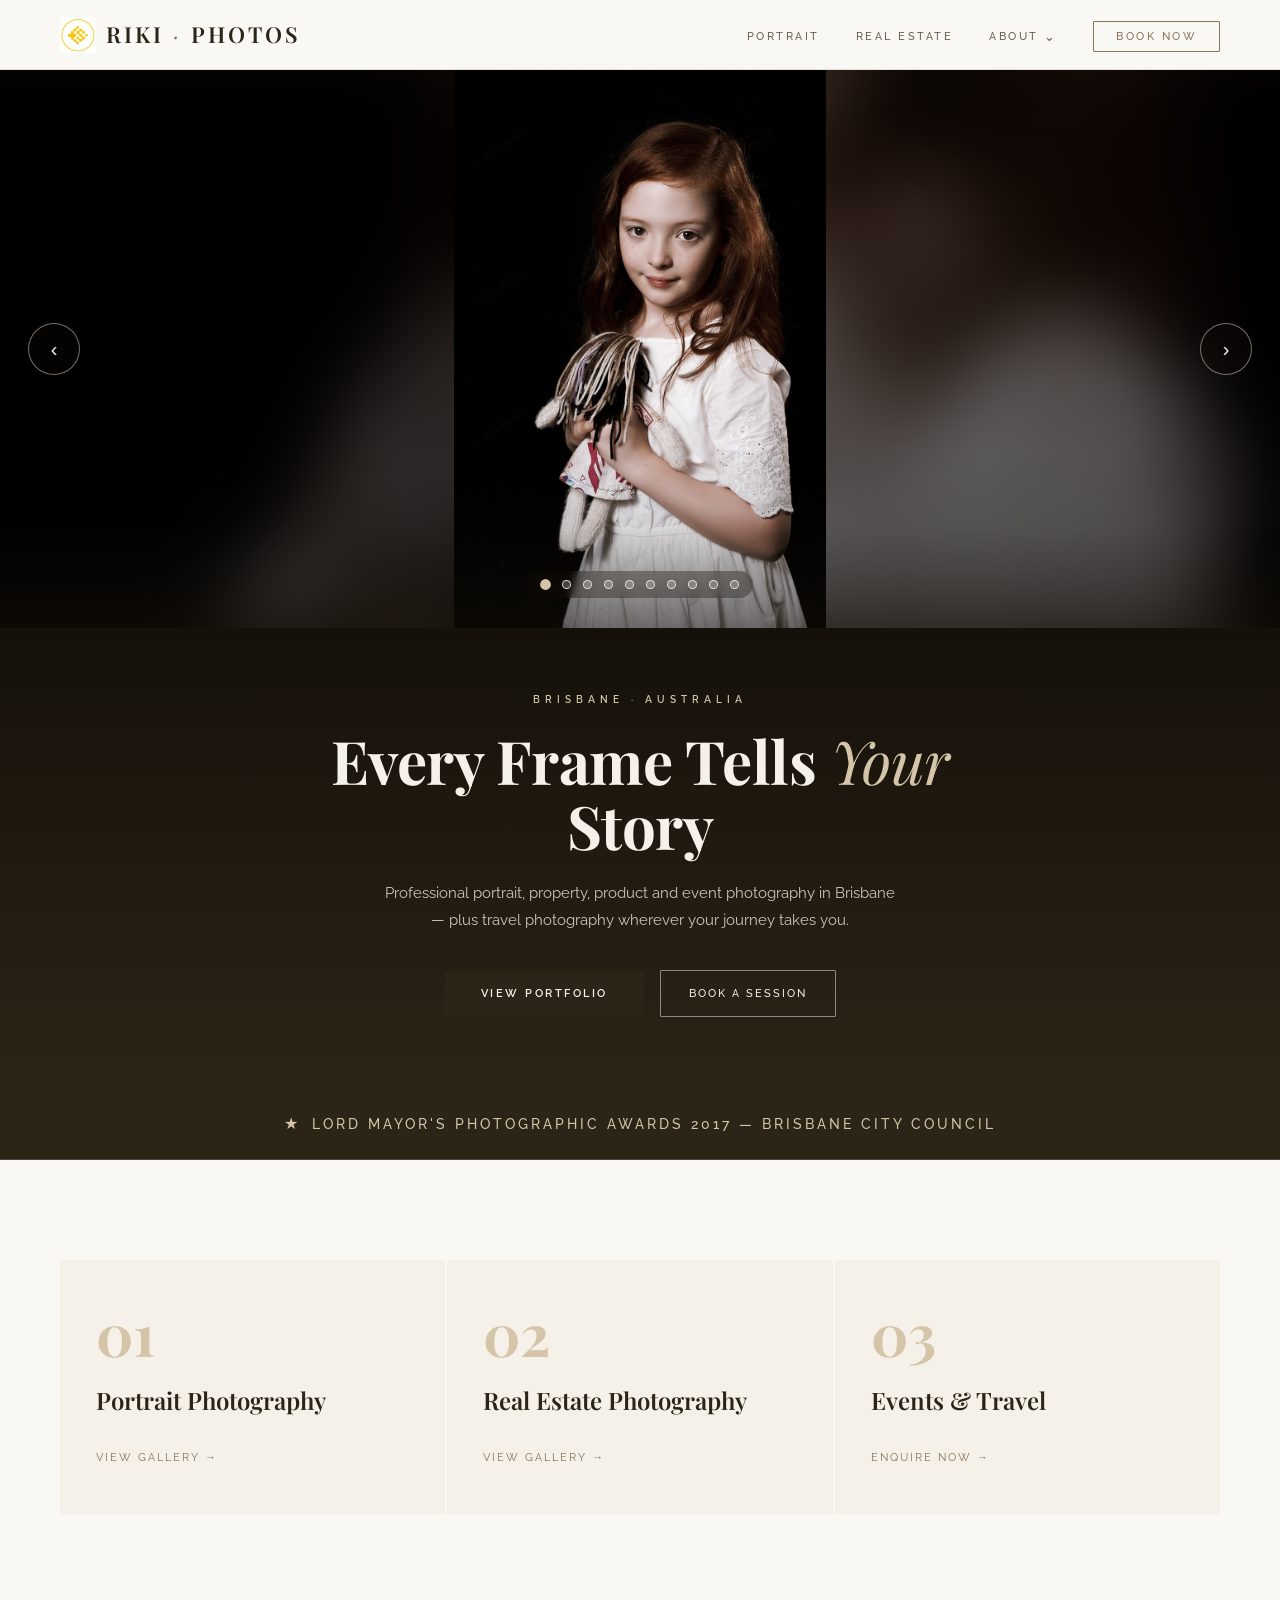
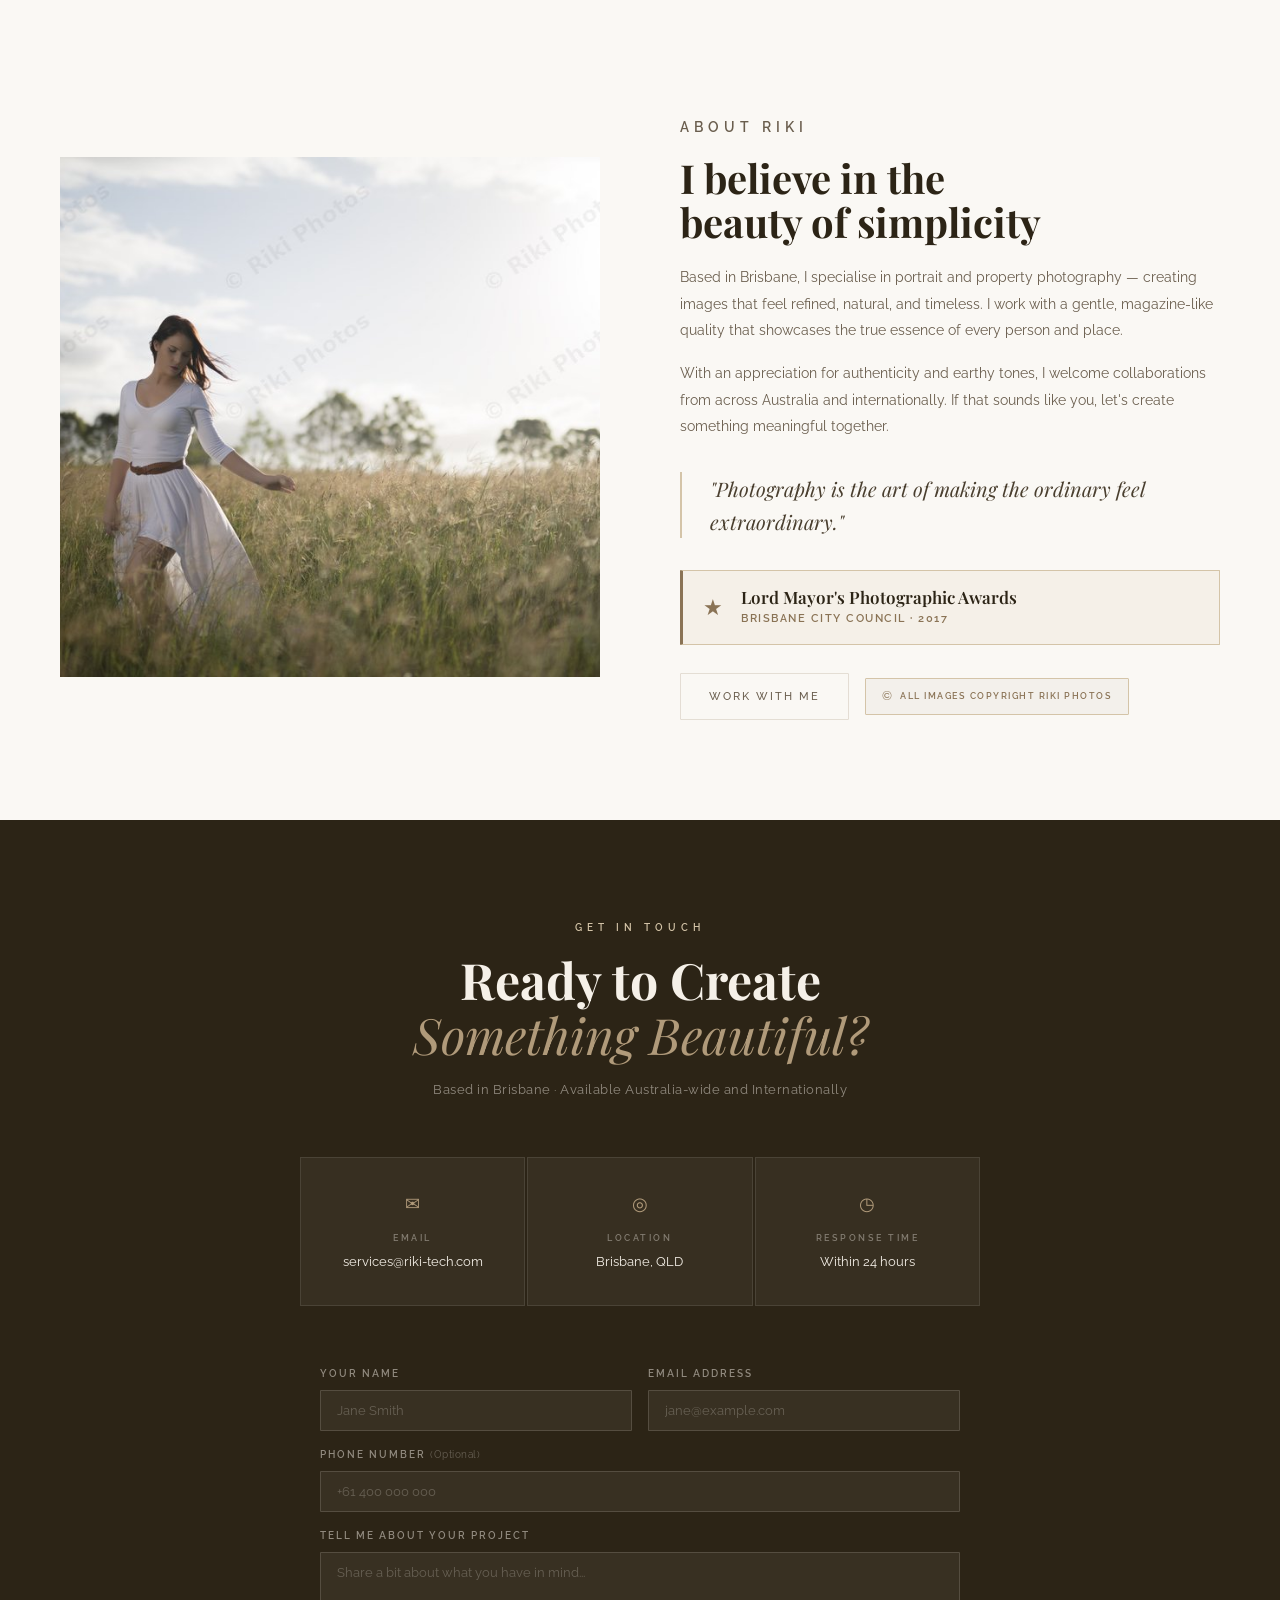
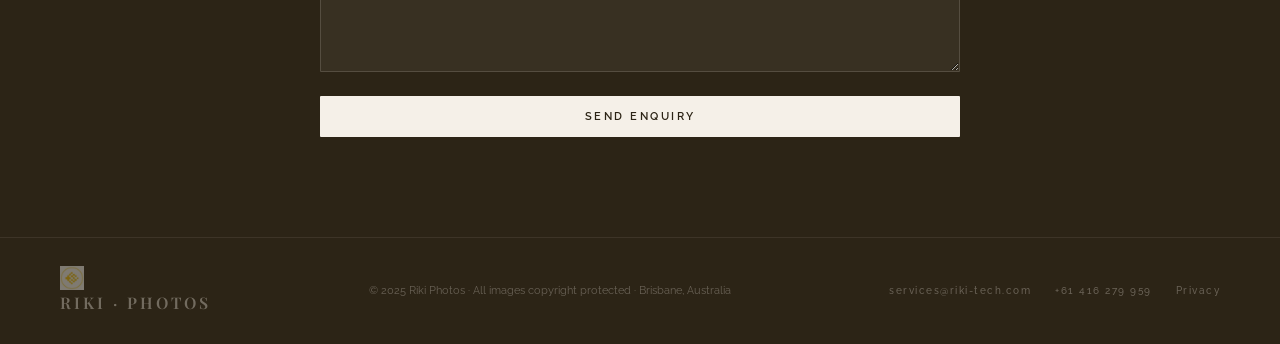
==== commit 5a570820: "Add files via upload" ====
--- a/index.html
+++ b/index.html
@@ -3,11 +3,11 @@
 <head>
   <meta charset="UTF-8">
   <meta name="viewport" content="width=device-width, initial-scale=1.0">
-  <meta name="description" content="Riki Photos — Professional portrait, property and event photography in Brisbane. Wedding, party & celebration photography plus travel photography Australia-wide and internationally.">
+  <meta name="description" content="Riki Photos — Professional portrait, property, product and event photography in Brisbane. Wedding, party & celebration photography plus travel photography Australia-wide and internationally.">
   <meta name="keywords" content="photography Brisbane, portrait photographer Brisbane, property photography Brisbane, event photographer Brisbane, wedding photography Brisbane, party photographer, travel photographer Australia">
   <meta name="author" content="Riki Photos">
   <meta property="og:title" content="Riki Photos — Brisbane Photography">
-  <meta property="og:description" content="Professional portrait, property and event photography in Brisbane. Travel photography available worldwide.">
+  <meta property="og:description" content="Professional portrait, property, product and event photography in Brisbane. Travel photography available worldwide.">
   <meta property="og:type" content="website">
   <meta property="og:url" content="https://rikiphotos.com/">
   <link rel="canonical" href="https://rikiphotos.com/">
@@ -1315,6 +1315,14 @@
           "@type": "Offer",
           "itemOffered": {
             "@type": "Service",
+            "name": "Product Photography",
+            "description": "Professional product photography in Brisbane."
+          }
+        },
+        {
+          "@type": "Offer",
+          "itemOffered": {
+            "@type": "Service",
             "name": "Events & Travel Photography",
             "description": "Event and travel photography services."
           }
@@ -1407,7 +1415,7 @@
     <div class="hero-text-inner">
       <p class="hero-eyebrow">Brisbane · Australia</p>
       <h1 class="hero-title">Every Frame Tells <em>Your</em> Story</h1>
-      <p class="hero-sub">Professional portrait, property and event photography in Brisbane — plus travel photography wherever your journey takes you.</p>
+      <p class="hero-sub">Professional portrait, property, product and event photography in Brisbane — plus travel photography wherever your journey takes you.</p>
       <div class="hero-actions">
         <a href="portrait.html" class="btn-primary">View Portfolio</a>
         <a href="#contact" class="btn-ghost">Book a Session</a>
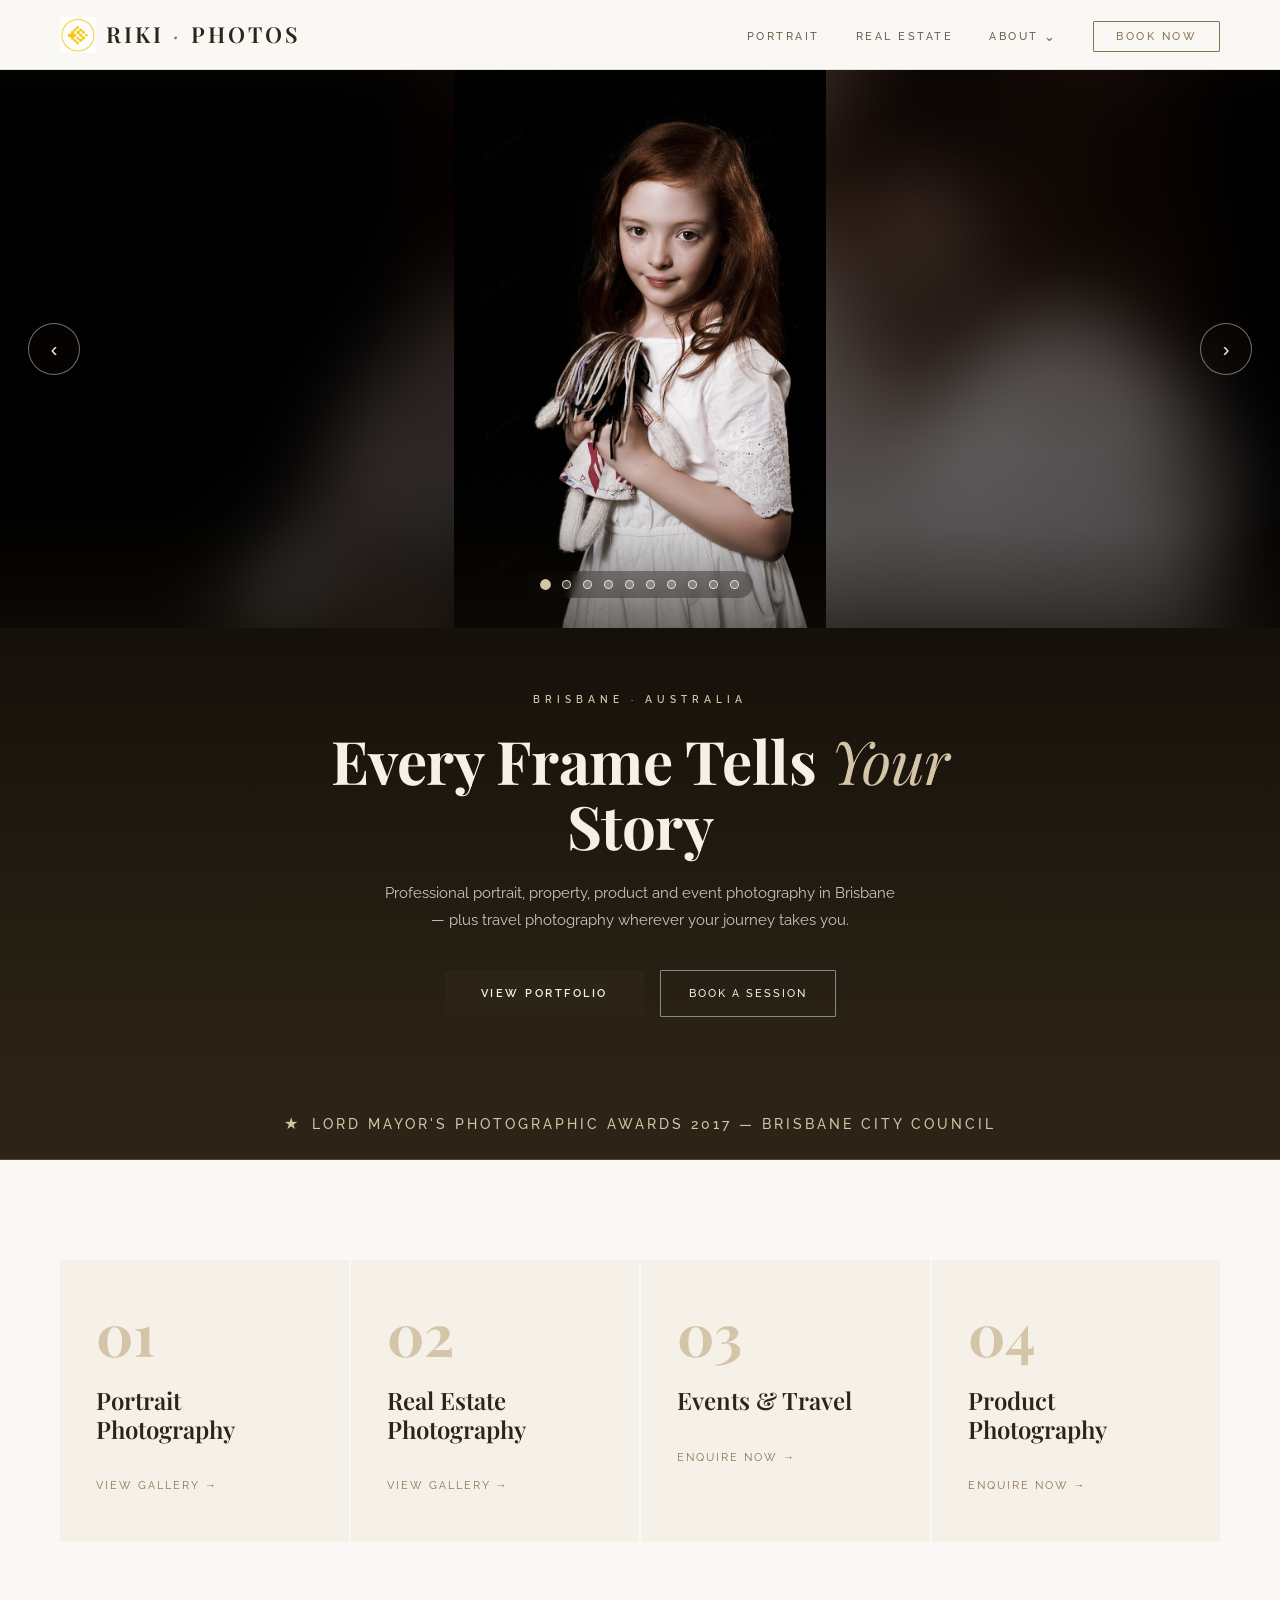
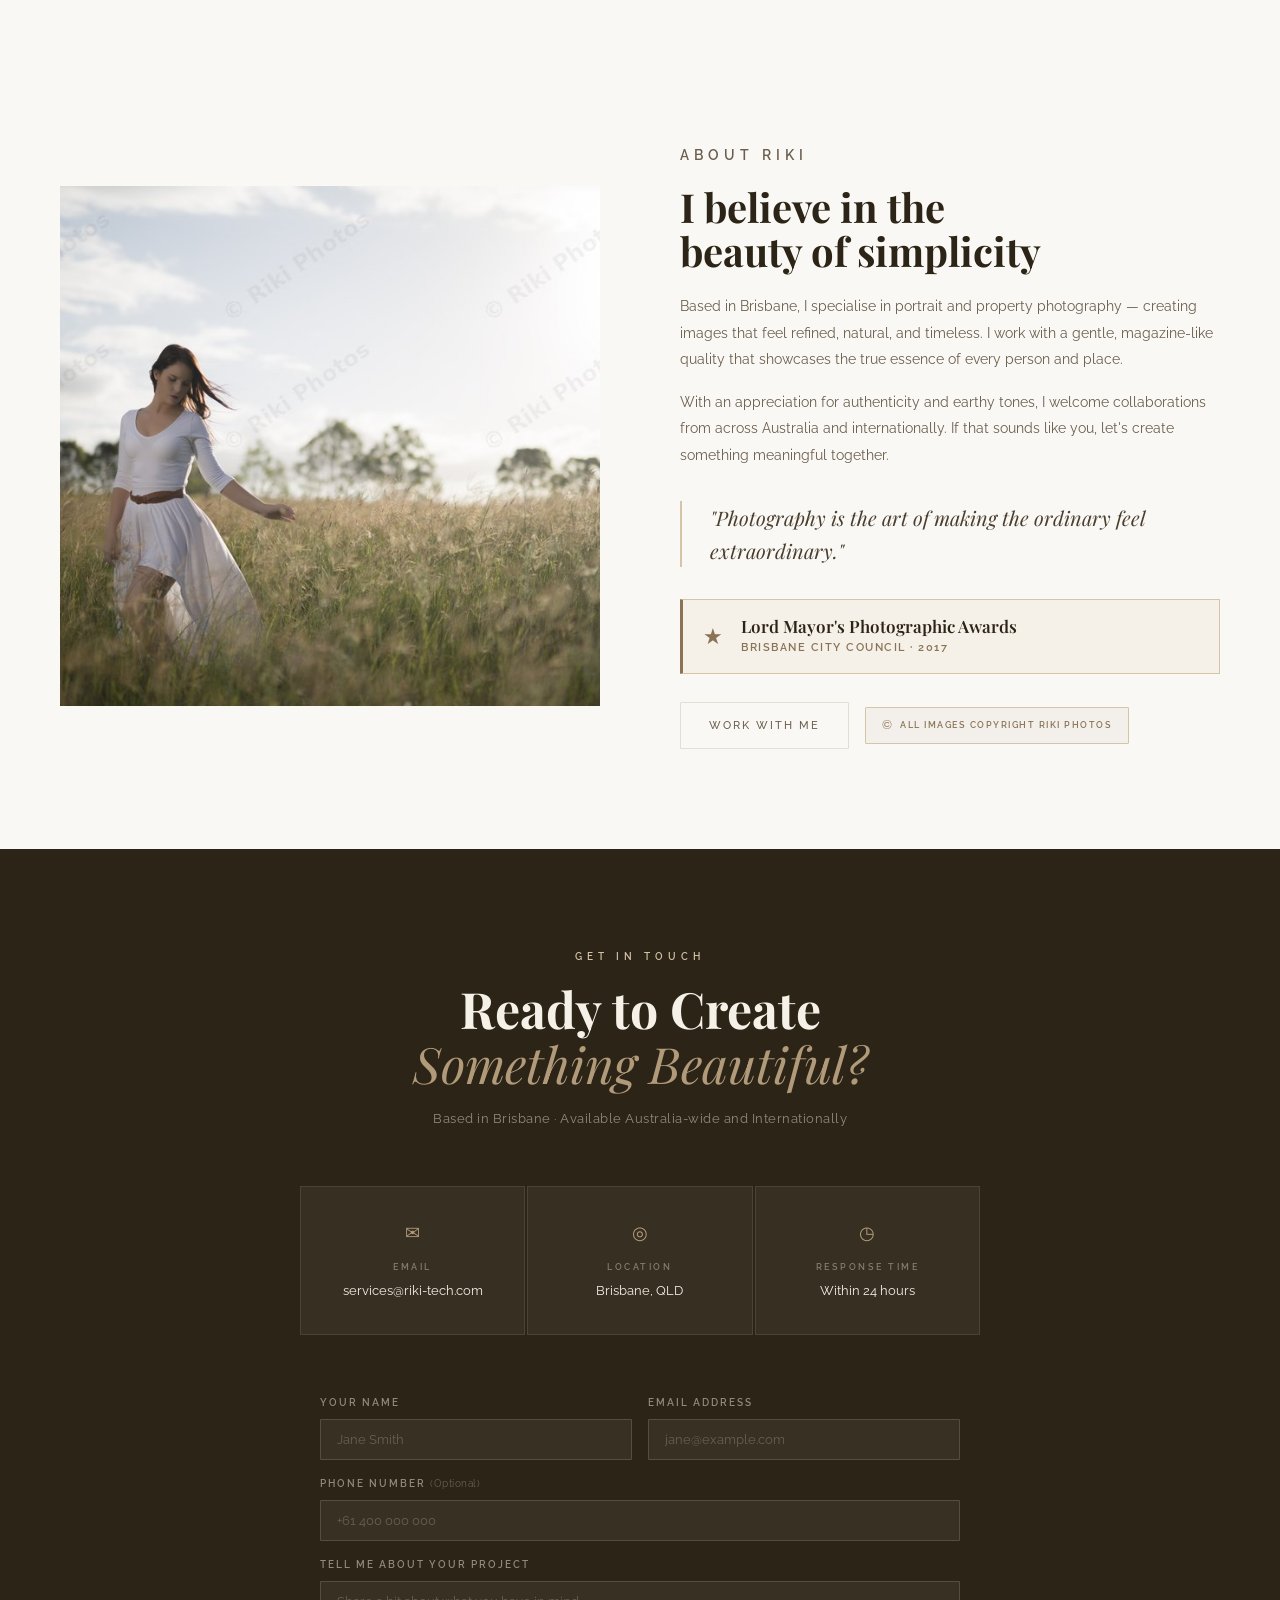
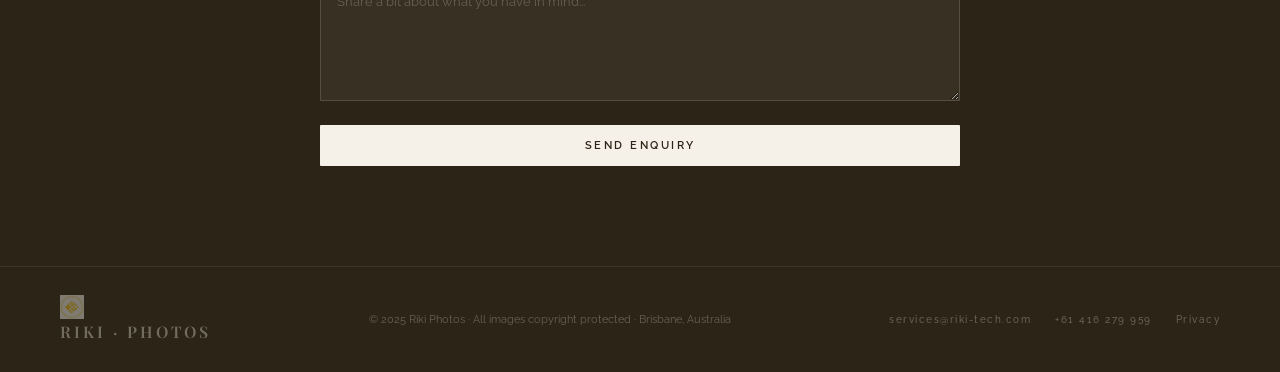
==== commit 05fdfbf7: "Add files via upload" ====
--- a/index.html
+++ b/index.html
@@ -525,7 +525,7 @@
 
 .services-grid {
   display: grid;
-  grid-template-columns: repeat(3, 1fr);
+  grid-template-columns: repeat(4, 1fr);
   gap: 2px;
 }
 
@@ -1148,7 +1148,7 @@
 @media (max-width: 1024px) {
   .hero-title { font-size: 48px; }
   .section-title { font-size: 36px; }
-  .services-grid { grid-template-columns: 1fr; }
+  .services-grid { grid-template-columns: 1fr 1fr; }
   .travel-inner,
   .about-section { grid-template-columns: 1fr; gap: 48px; }
   .about-visual { height: 360px; }
@@ -1164,6 +1164,7 @@
 @media (max-width: 768px) {
   :root { --nav-h: 60px; }
 
+  .services-grid { grid-template-columns: 1fr; }
   #navbar { padding: 0 24px; }
   .nav-links { display: none; flex-direction: column; gap: 0; position: absolute; top: var(--nav-h); left: 0; right: 0; background: var(--warm-white); border-bottom: 0.5px solid var(--border); padding: 16px 0; }
   .nav-links.open { display: flex; }
@@ -1451,6 +1452,12 @@
         <a href="#contact" class="service-go service-go--link">Enquire Now →</a>
       </div>
 
+      <div class="service-card service-card--static">
+        <div class="service-num">04</div>
+        <h3 class="service-name">Product Photography</h3>
+        <a href="#contact" class="service-go service-go--link">Enquire Now →</a>
+      </div>
+
     </div>
   </section>
 
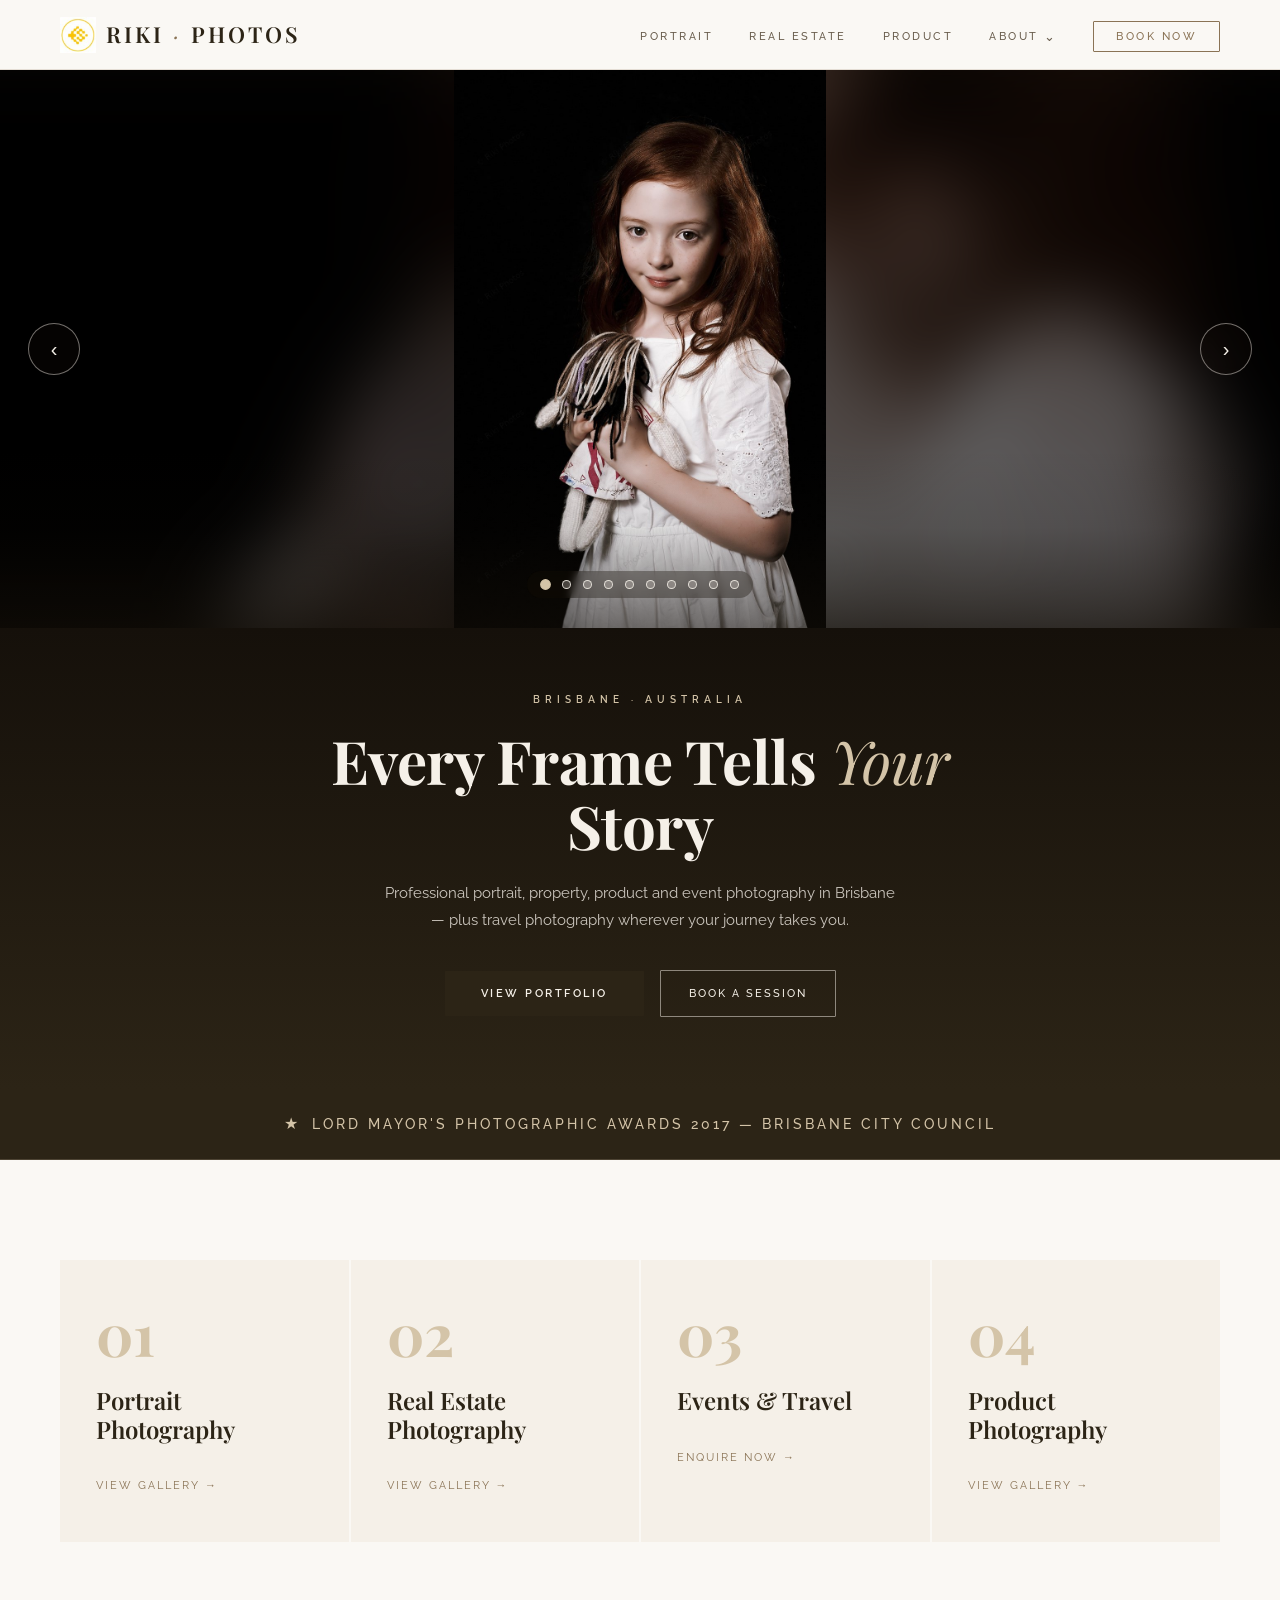
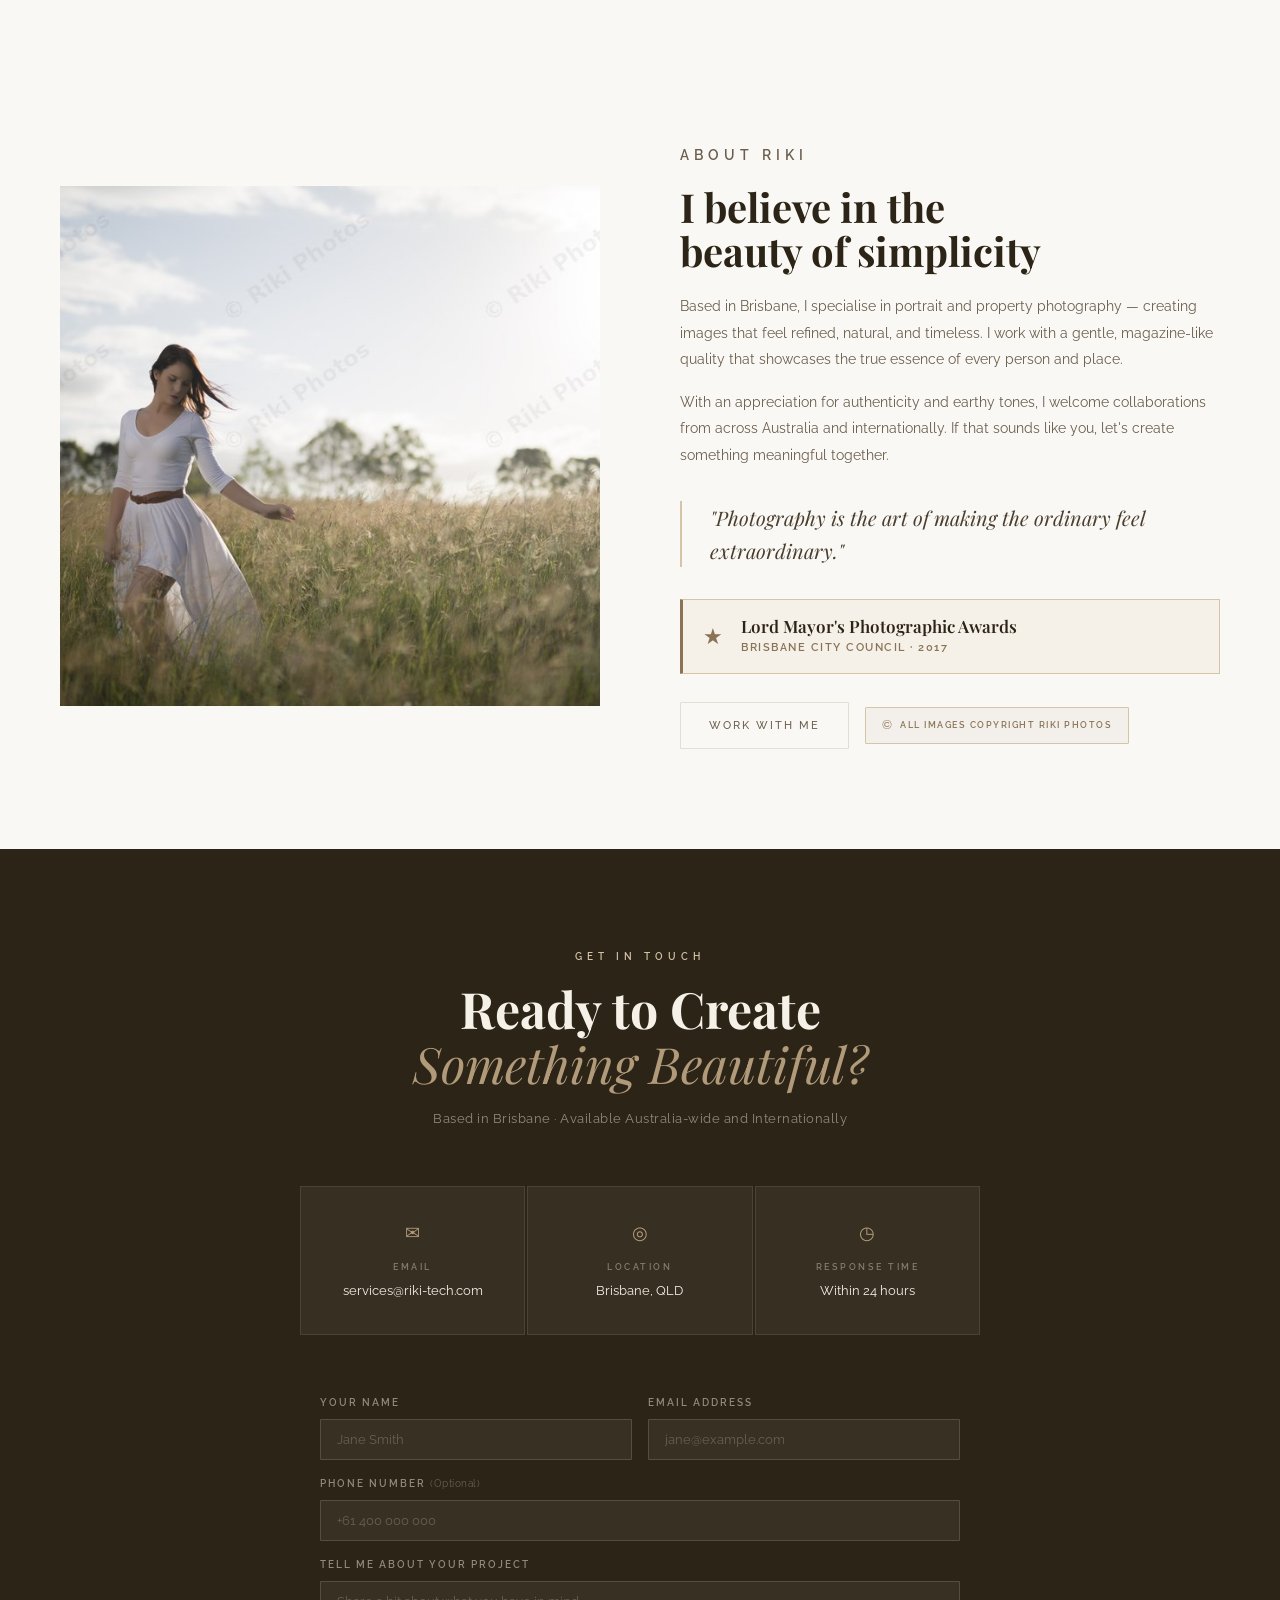
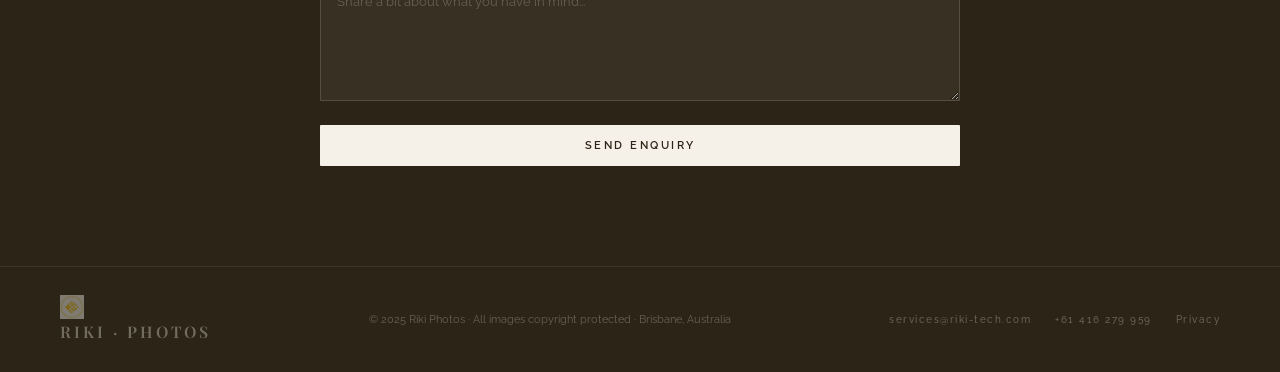
==== commit 4a16249e: "Add files via upload" ====
--- a/index.html
+++ b/index.html
@@ -1347,6 +1347,7 @@
     <ul class="nav-links">
       <li><a href="portrait.html">Portrait</a></li>
       <li><a href="realestate.html">Real Estate</a></li>
+      <li><a href="product.html">Product</a></li>
       <li class="has-dropdown">
         <button class="nav-dropdown-toggle" aria-expanded="false" aria-haspopup="true">About <span class="nav-caret">⌄</span></button>
         <ul class="nav-dropdown">
@@ -1452,11 +1453,11 @@
         <a href="#contact" class="service-go service-go--link">Enquire Now →</a>
       </div>
 
-      <div class="service-card service-card--static">
+      <a class="service-card" href="product.html">
         <div class="service-num">04</div>
         <h3 class="service-name">Product Photography</h3>
-        <a href="#contact" class="service-go service-go--link">Enquire Now →</a>
-      </div>
+        <span class="service-go">View Gallery →</span>
+      </a>
 
     </div>
   </section>
